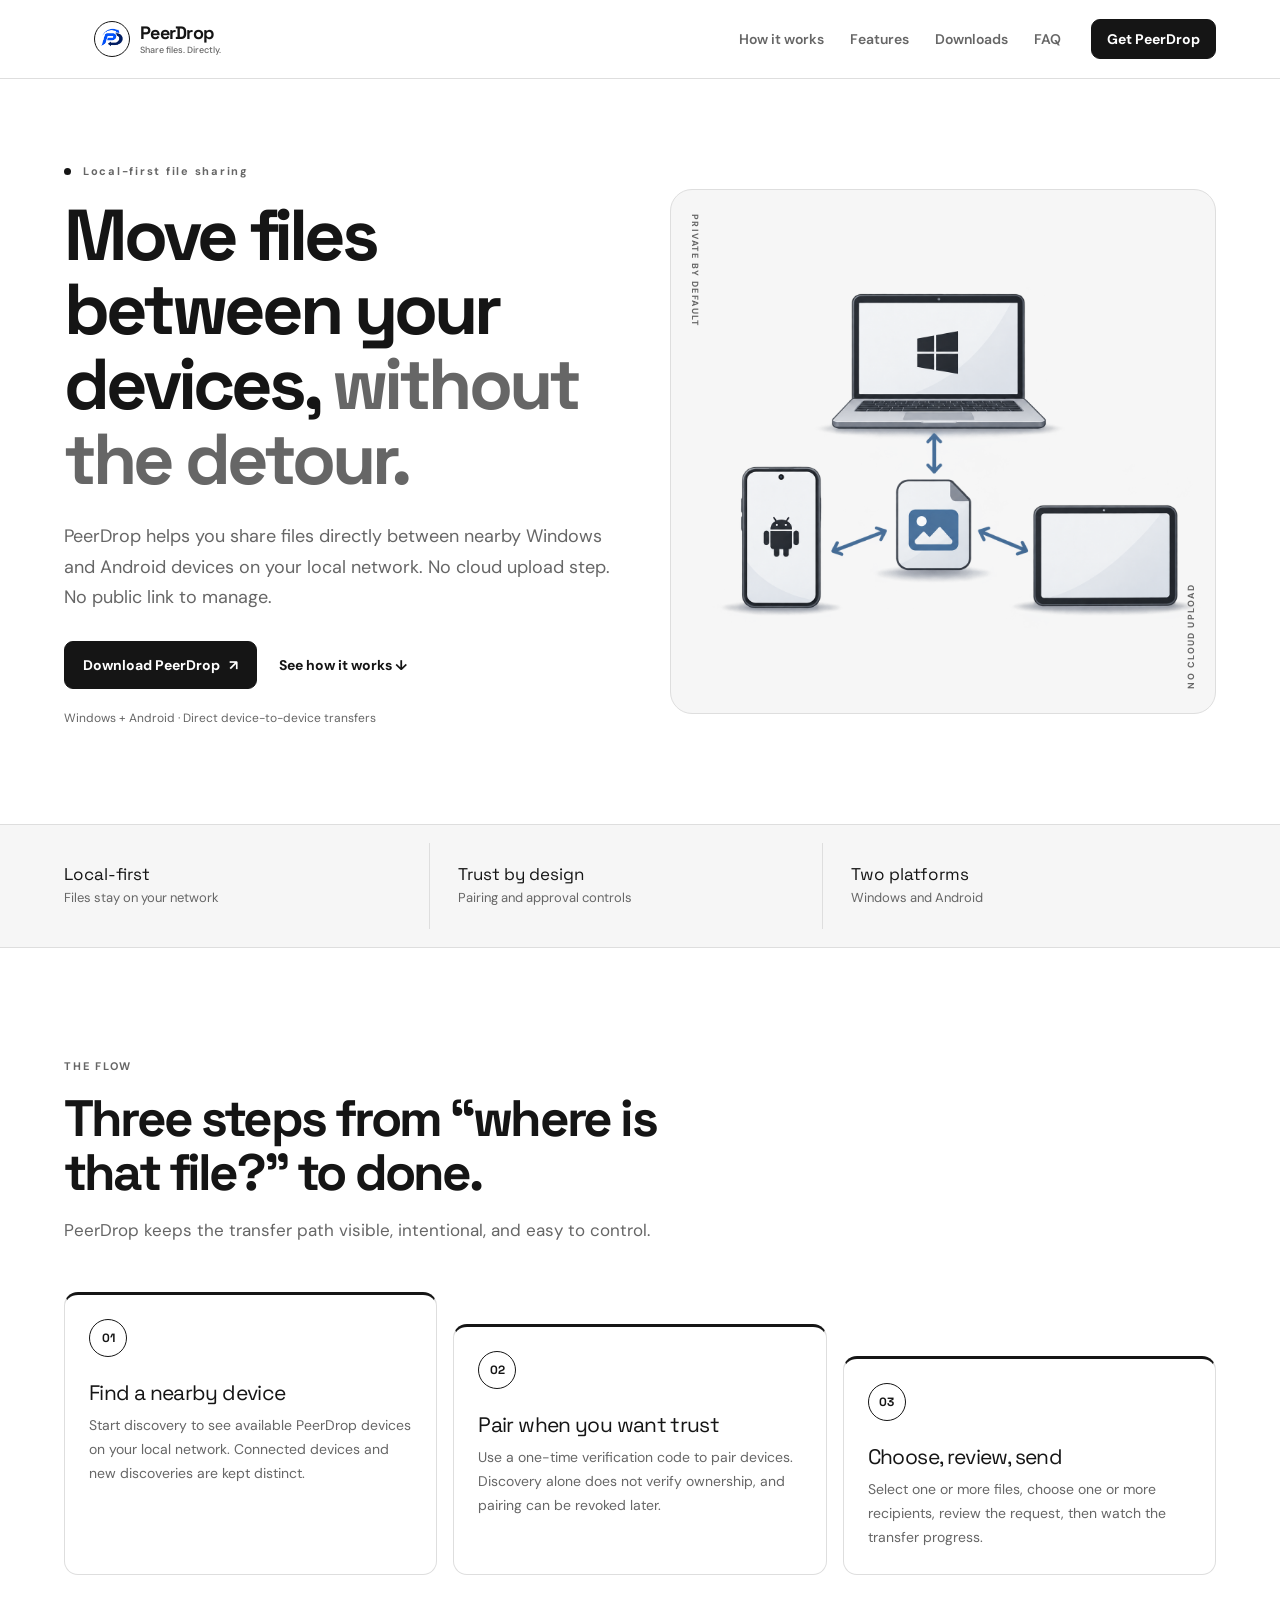
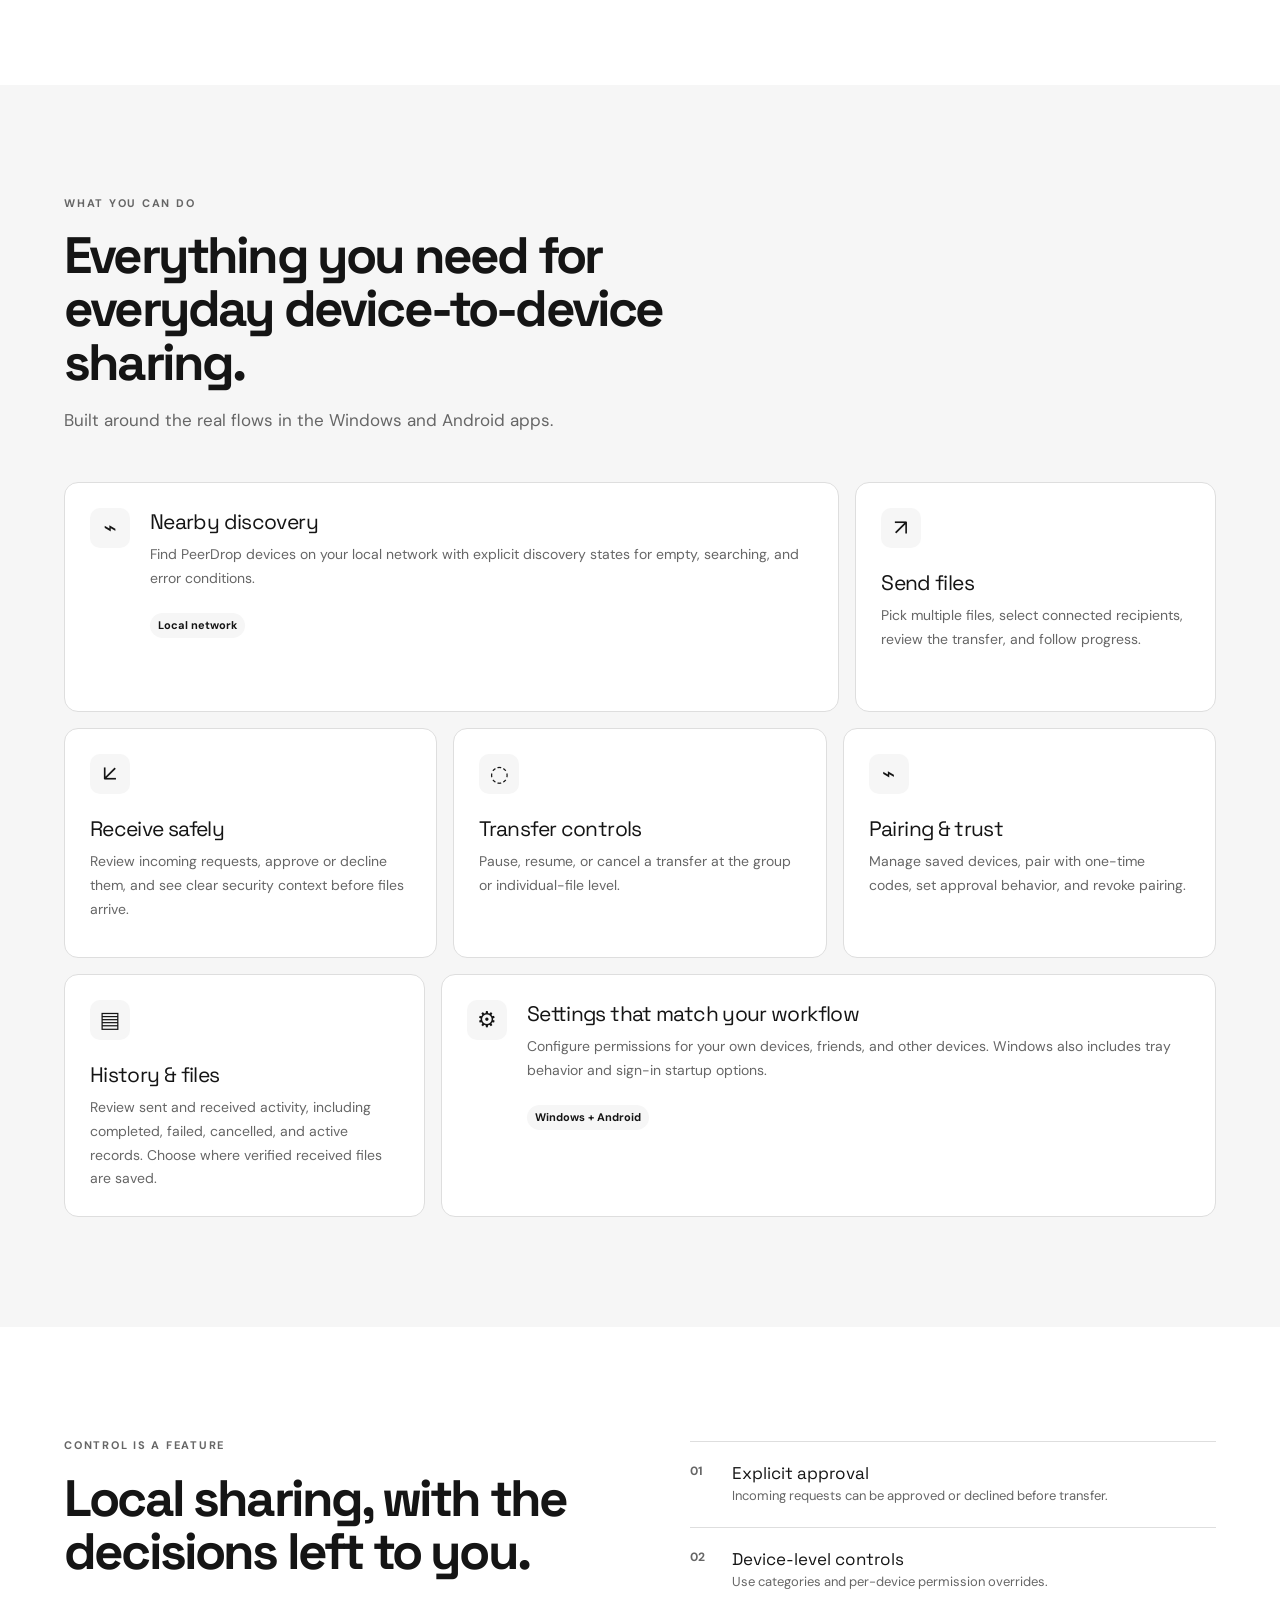
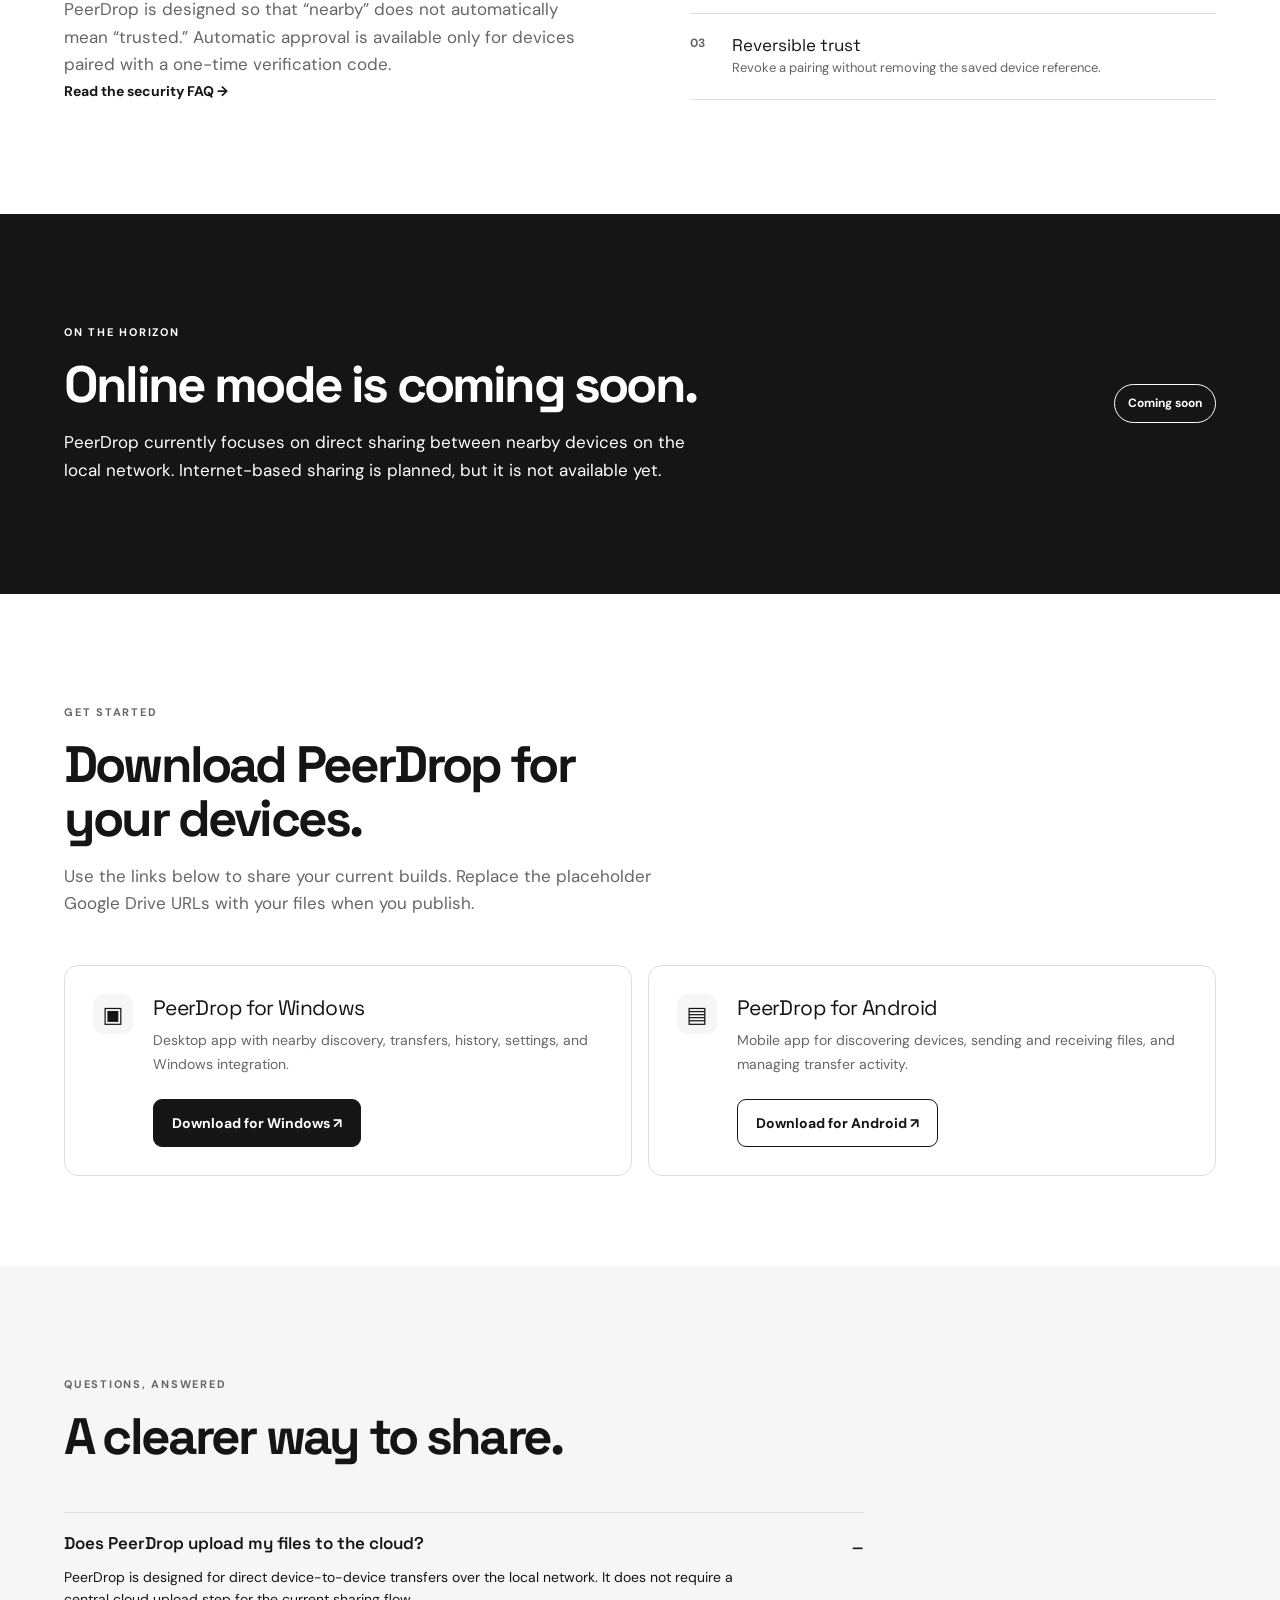
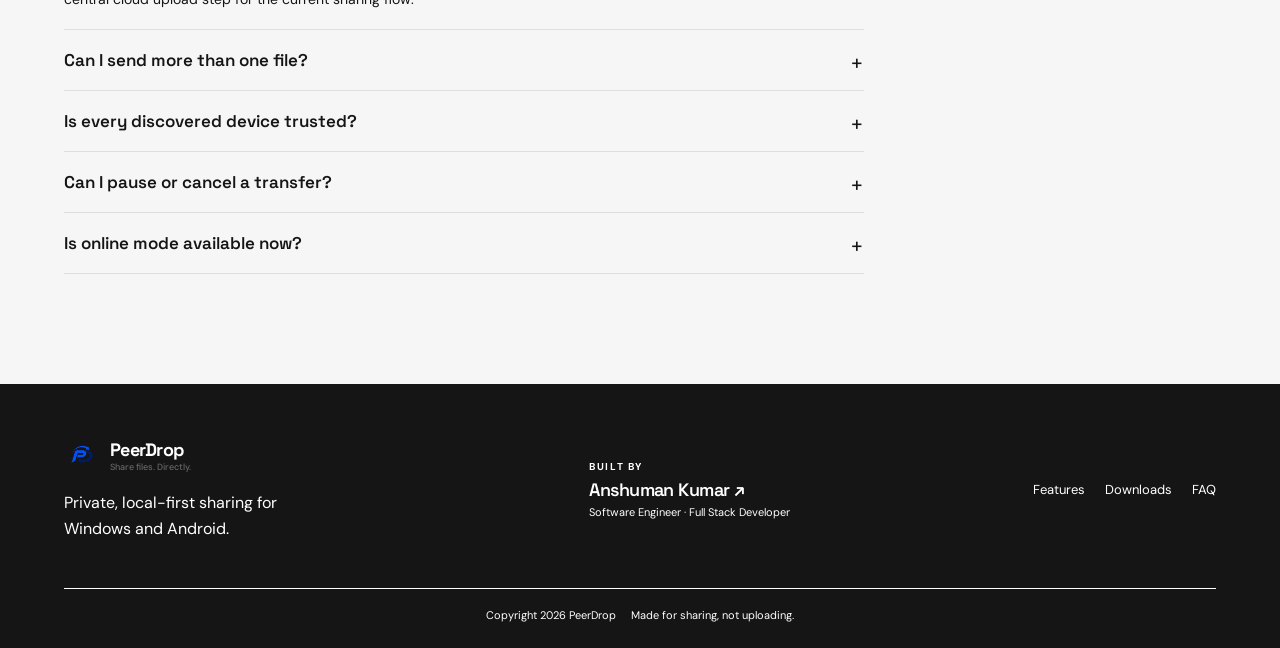
==== index.html @ a502e644 "first commit" ====
<!doctype html>
<html lang="en">

<head>
  <meta charset="UTF-8" />
  <meta name="viewport" content="width=device-width, initial-scale=1" />
  <meta name="theme-color" content="#1d4ed8" />
  <meta name="description"
    content="PeerDrop is a private, local-first file sharing app for Windows and Android. Discover nearby devices, pair with trust, and move files directly without a cloud upload." />
  <meta name="keywords"
    content="PeerDrop, local file sharing, Windows file transfer, Android file transfer, nearby file sharing, peer to peer file sharing" />
  <meta name="author" content="PeerDrop" />
  <meta property="og:type" content="website" />
  <meta property="og:title" content="PeerDrop — Share files. Directly." />
  <meta property="og:description" content="Private, direct file sharing between nearby Windows and Android devices." />
  <meta property="og:image" content="assets/logo.png" />
  <meta name="twitter:card" content="summary" />
  <meta name="twitter:title" content="PeerDrop — Share files. Directly." />
  <meta name="twitter:description" content="Private, direct file sharing between nearby Windows and Android devices." />
  <link rel="canonical" href="https://peerdrop.app/" />
  <link rel="icon" href="assets//favicon.ico" />
  <link rel="stylesheet" href="styles.css" />
  <title>PeerDrop — Private local file sharing for Windows and Android</title>
  <script type="application/ld+json">
      {"@context":"https://schema.org","@type":"SoftwareApplication","name":"PeerDrop","applicationCategory":"UtilitiesApplication","operatingSystem":"Windows, Android","description":"Private, local-first file sharing between nearby devices.","url":"https://peerdrop.app/","offers":{"@type":"Offer","price":"0","priceCurrency":"USD"}}
    </script>
</head>

<body>
  <header class="site-header">
    <div class="container nav-wrap">
      <a class="brand" href="#top" aria-label="PeerDrop home">
        <a class="brand" href="#top"><img src="assets/logo.png" alt="" /><span>PeerDrop<small>Share files.
              Directly.</small></span></a>
        <button class="menu-toggle" aria-expanded="false" aria-controls="site-nav">Menu</button>
        <nav id="site-nav" class="site-nav" aria-label="Primary navigation"><a href="#how-it-works">How it works</a><a
            href="#features">Features</a><a href="#downloads">Downloads</a><a href="#faq">FAQ</a></nav>
        <a class="button button-small button-primary nav-cta" href="#downloads">Get PeerDrop</a>
    </div>
  </header>

  <main id="top">
    <section class="hero container">
      <div class="hero-copy">
        <p class="eyebrow"><span class="status-dot"></span> Local-first file sharing</p>
        <h1>Move files between your devices, <em>without the detour.</em></h1>
        <p class="hero-lede">PeerDrop helps you share files directly between nearby Windows and Android devices on your
          local network. No cloud upload step. No public link to manage.</p>
        <div class="hero-actions"><a class="button button-primary" href="#downloads">Download PeerDrop
            <span>↗</span></a><a class="text-link" href="#how-it-works">See how it works <span>↓</span></a></div>
        <p class="microcopy">Windows + Android · Direct device-to-device transfers</p>
      </div>
      <div class="hero-visual" aria-label="Illustration of a direct PeerDrop transfer between Android and Windows">
        <div class="hero-poster-grid"></div>
        <img class="hero-device-art" src="assets/hero-devices.png" alt="Windows laptop and Android devices sharing a file through PeerDrop" />
        <div class="hero-transfer-card">
          <div class="hero-transfer-head"><span><i></i> LIVE TRANSFER</span><b>PEERDROP</b></div>
          <div class="hero-route">
            <div class="hero-node"><span class="node-mark">▦</span><strong>Android</strong><small>Nearby</small></div>
            <div class="hero-route-center">
              <div class="file-pill"><span>▤</span><span><b>photos.zip</b><small>12.4 MB</small></span></div>
              <div class="route-line"><i></i><i></i><i></i></div><em>DIRECT</em>
            </div>
            <div class="hero-node hero-node-dark"><span
                class="node-mark">P</span><strong>Windows</strong><small>Trusted</small></div>
          </div>
          <div class="hero-progress"><span><b>Transferring</b><small>Secure local
                connection</small></span><strong>68%</strong>
            <div><i></i></div>
          </div>
        </div>
        <span class="poster-label poster-label-one">PRIVATE BY DEFAULT</span><span
          class="poster-label poster-label-two">NO CLOUD UPLOAD</span>
      </div>
    </section>

    <section class="proof-strip">
      <div class="container proof-grid">
        <div><strong>Local-first</strong><span>Files stay on your network</span></div>
        <div><strong>Trust by design</strong><span>Pairing and approval controls</span></div>
        <div><strong>Two platforms</strong><span>Windows and Android</span></div>
      </div>
    </section>

    <section id="how-it-works" class="section container">
      <div class="section-intro">
        <p class="eyebrow">THE FLOW</p>
        <h2>Three steps from “where is that file?” to done.</h2>
        <p>PeerDrop keeps the transfer path visible, intentional, and easy to control.</p>
      </div>
      <div class="steps">
        <article><span class="step-number">01</span>
          <h3>Find a nearby device</h3>
          <p>Start discovery to see available PeerDrop devices on your local network. Connected devices and new
            discoveries are kept distinct.</p>
        </article>
        <article><span class="step-number">02</span>
          <h3>Pair when you want trust</h3>
          <p>Use a one-time verification code to pair devices. Discovery alone does not verify ownership, and pairing
            can be revoked later.</p>
        </article>
        <article><span class="step-number">03</span>
          <h3>Choose, review, send</h3>
          <p>Select one or more files, choose one or more recipients, review the request, then watch the transfer
            progress.</p>
        </article>
      </div>
    </section>

    <section id="features" class="section section-tint">
      <div class="container">
        <div class="section-intro">
          <p class="eyebrow">WHAT YOU CAN DO</p>
          <h2>Everything you need for everyday device-to-device sharing.</h2>
          <p>Built around the real flows in the Windows and Android apps.</p>
        </div>
        <div class="feature-grid">
          <article class="feature-card feature-wide"><span class="feature-icon blue">⌁</span>
            <div>
              <h3>Nearby discovery</h3>
              <p>Find PeerDrop devices on your local network with explicit discovery states for empty, searching, and
                error conditions.</p><span class="feature-tag">Local network</span>
            </div>
          </article>
          <article class="feature-card"><span class="feature-icon">↗</span>
            <h3>Send files</h3>
            <p>Pick multiple files, select connected recipients, review the transfer, and follow progress.</p>
          </article>
          <article class="feature-card"><span class="feature-icon">↙</span>
            <h3>Receive safely</h3>
            <p>Review incoming requests, approve or decline them, and see clear security context before files arrive.
            </p>
          </article>
          <article class="feature-card"><span class="feature-icon">◌</span>
            <h3>Transfer controls</h3>
            <p>Pause, resume, or cancel a transfer at the group or individual-file level.</p>
          </article>
          <article class="feature-card"><span class="feature-icon">⌁</span>
            <h3>Pairing & trust</h3>
            <p>Manage saved devices, pair with one-time codes, set approval behavior, and revoke pairing.</p>
          </article>
          <article class="feature-card"><span class="feature-icon">▤</span>
            <h3>History & files</h3>
            <p>Review sent and received activity, including completed, failed, cancelled, and active records. Choose
              where verified received files are saved.</p>
          </article>
          <article class="feature-card feature-wide"><span class="feature-icon">⚙</span>
            <div>
              <h3>Settings that match your workflow</h3>
              <p>Configure permissions for your own devices, friends, and other devices. Windows also includes tray
                behavior and sign-in startup options.</p><span class="feature-tag">Windows + Android</span>
            </div>
          </article>
        </div>
      </div>
    </section>

    <section class="section security-section container">
      <div class="security-copy">
        <p class="eyebrow">CONTROL IS A FEATURE</p>
        <h2>Local sharing, with the decisions left to you.</h2>
        <p>PeerDrop is designed so that “nearby” does not automatically mean “trusted.” Automatic approval is available
          only for devices paired with a one-time verification code.</p><a class="text-link" href="#faq">Read the
          security FAQ <span>→</span></a>
      </div>
      <div class="security-list">
        <div><span>01</span><strong>Explicit approval</strong>
          <p>Incoming requests can be approved or declined before transfer.</p>
        </div>
        <div><span>02</span><strong>Device-level controls</strong>
          <p>Use categories and per-device permission overrides.</p>
        </div>
        <div><span>03</span><strong>Reversible trust</strong>
          <p>Revoke a pairing without removing the saved device reference.</p>
        </div>
      </div>
    </section>

    <section class="section coming-soon">
      <div class="container coming-inner">
        <div>
          <p class="eyebrow">ON THE HORIZON</p>
          <h2>Online mode is coming soon.</h2>
          <p>PeerDrop currently focuses on direct sharing between nearby devices on the local network. Internet-based
            sharing is planned, but it is not available yet.</p>
        </div><span class="coming-badge">Coming soon</span>
      </div>
    </section>

    <section id="downloads" class="section downloads-section container">
      <div class="section-intro">
        <p class="eyebrow">GET STARTED</p>
        <h2>Download PeerDrop for your devices.</h2>
        <p>Use the links below to share your current builds. Replace the placeholder Google Drive URLs with your files
          when you publish.</p>
      </div>
      <div class="download-grid">
        <article class="download-card"><span class="download-mark">▣</span>
          <div>
            <h3>PeerDrop for Windows</h3>
            <p>Desktop app with nearby discovery, transfers, history, settings, and Windows integration.</p><a
              class="button button-primary" href="https://drive.google.com/" target="_blank" rel="noopener">Download for
              Windows ↗</a>
          </div>
        </article>
        <article class="download-card"><span class="download-mark">▤</span>
          <div>
            <h3>PeerDrop for Android</h3>
            <p>Mobile app for discovering devices, sending and receiving files, and managing transfer activity.</p><a
              class="button button-secondary" href="https://drive.google.com/" target="_blank" rel="noopener">Download
              for Android ↗</a>
          </div>
        </article>
      </div>
    </section>

    <section id="faq" class="section faq-section">
      <div class="container">
        <div class="section-intro">
          <p class="eyebrow">QUESTIONS, ANSWERED</p>
          <h2>A clearer way to share.</h2>
        </div>
        <div class="faq-list">
          <details open>
            <summary>Does PeerDrop upload my files to the cloud?</summary>
            <p>PeerDrop is designed for direct device-to-device transfers over the local network. It does not require a
              central cloud upload step for the current sharing flow.</p>
          </details>
          <details>
            <summary>Can I send more than one file?</summary>
            <p>Yes. The send flow supports multiple files and multiple recipients, followed by a review step before the
              transfer begins.</p>
          </details>
          <details>
            <summary>Is every discovered device trusted?</summary>
            <p>No. Nearby discovery only makes a device visible. Trust comes from pairing and the approval controls you
              configure.</p>
          </details>
          <details>
            <summary>Can I pause or cancel a transfer?</summary>
            <p>Yes. Active transfers support pause, resume, and cancel controls at both transfer and file level where
              applicable.</p>
          </details>
          <details>
            <summary>Is online mode available now?</summary>
            <p>Not yet. Online mode is coming soon. The current product is focused on nearby local-network sharing.</p>
          </details>
        </div>
      </div>
    </section>
  </main>
  <footer class="site-footer">
    <div class="container footer-wrap">
      <div class="footer-brand-block">
        <a class="brand" href="#top">
          <img src="assets/logo.png" alt="" />
          <span>PeerDrop<small>Share files. Directly.</small></span></a>
        <p>Private, local-first sharing for Windows and Android.</p>
      </div>
      <div class="developer-credit"><span class="footer-kicker">BUILT BY</span><a
          href="https://anshumankumar.vercel.app/" target="_blank" rel="noopener noreferrer">Anshuman Kumar
          <span>↗</span></a><small>Software Engineer · Full Stack Developer</small></div>
      <nav class="footer-links" aria-label="Footer navigation"><a href="#features">Features</a><a
          href="#downloads">Downloads</a><a href="#faq">FAQ</a></nav>
      <div class="footer-bottom"><small class="copyright">Copyright 2026 PeerDrop</small><span class="footer-note">Made
          for sharing, not uploading.</span></div>
    </div>
  </footer>
  <script src="script.js"></script>
</body>

</html>
---- styles.css ----
@import url('https://fonts.googleapis.com/css2?family=DM+Sans:wght@400;500;600;700&family=Space+Grotesk:wght@500;600;700&display=swap');

:root {
    --page: #ffffff;
    --surface: #ffffff;
    --soft: #f6f6f6;
    --ink: #151515;
    --muted: #666666;
    --line: #dedede;
    --radius: 14px;
    --content: 1160px;
}

* {
    box-sizing: border-box;
}

html {
    scroll-behavior: smooth;
}

body {
    margin: 0;
    background: var(--page);
    color: var(--ink);
    font: 16px/1.6 'DM Sans', system-ui, sans-serif;
}

a {
    color: inherit;
    text-decoration: none;
}

img {
    max-width: 100%;
}

.container {
    width: 90%;
    margin-inline: auto;
}

.site-header {
    position: sticky;
    top: 0;
    z-index: 10;
    border-bottom: 1px solid var(--line);
    background: var(--page);
}

.nav-wrap {
    min-height: 78px;
    display: flex;
    align-items: center;
    gap: 30px;
}

.brand {
    display: flex;
    align-items: center;
    gap: 10px;
    font: 700 18px/1 'Space Grotesk', sans-serif;
    letter-spacing: -.04em;
}

.brand img {
    width: 36px;
    height: 36px;
    border: 1px solid var(--ink);
    border-radius: 50%;
}

.brand small {
    display: block;
    margin-top: 4px;
    color: var(--muted);
    font: 500 9px/1 'DM Sans', sans-serif;
    letter-spacing: 0;
}

.site-nav {
    display: flex;
    gap: 26px;
    margin-left: auto;
    color: var(--muted);
    font-size: 14px;
    font-weight: 600;
}

.site-nav a:hover, .text-link:hover {
    color: var(--ink);
}

.menu-toggle {
    display: none;
    border: 1px solid var(--line);
    border-radius: 8px;
    padding: 7px 10px;
    background: var(--surface);
    color: var(--ink);
    font: inherit;
    font-weight: 600;
}

.button {
    display: inline-flex;
    min-height: 48px;
    align-items: center;
    justify-content: center;
    gap: 9px;
    padding: 0 18px;
    border: 1px solid var(--ink);
    border-radius: 9px;
    font-size: 14px;
    font-weight: 700;
    transition: transform .2s, background .2s, color .2s;
}

.button:hover {
    transform: translateY(-2px);
}

.button-primary {
    background: var(--ink);
    color: var(--surface);
}

.button-primary:hover {
    background: var(--muted);
}

.button-secondary {
    background: var(--surface);
    color: var(--ink);
}

.button-secondary:hover {
    background: var(--soft);
}

.button-small {
    min-height: 40px;
    padding-inline: 15px;
}

.hero {
    display: grid;
    grid-template-columns: 1fr 1fr;
    align-items: center;
    gap: 60px;
    min-height: 650px;
    padding-block: 84px;
}

.eyebrow {
    margin: 0 0 17px;
    color: var(--muted);
    font-size: 11px;
    font-weight: 700;
    letter-spacing: .16em;
}

.status-dot {
    display: inline-block;
    width: 7px;
    height: 7px;
    margin-right: 7px;
    border-radius: 50%;
    background: var(--ink);
}

h1, h2 {
    margin: 0;
    font-family: 'Space Grotesk', sans-serif;
    letter-spacing: -.055em;
    line-height: 1.04;
}

.hero h1 {
    max-width: 670px;
    font-size: clamp(44px, 6vw, 72px);
}

.hero h1 em {
    font-style: normal;
    color: var(--muted);
}

.hero-lede {
    max-width: 590px;
    margin: 24px 0 28px;
    color: var(--muted);
    font-size: 18px;
    line-height: 1.7;
}

.hero-actions {
    display: flex;
    align-items: center;
    gap: 22px;
}

.text-link {
    color: var(--ink);
    font-size: 14px;
    font-weight: 700;
}

.microcopy {
    margin-top: 20px;
    color: var(--muted);
    font-size: 12px;
}

.hero-visual {
    position: relative;
    display: grid;
    height: 525px;
    place-items: center;
    overflow: hidden;
    border: 1px solid var(--line);
    border-radius: 22px;
    background: var(--soft);
}

.hero-poster-grid {
    display: none;
}

.hero-device-art {
    position: relative;
    z-index: 1;
    display: block;
    width: 100%;
    height: auto;
    max-height: calc(100% - 8px);
    max-width: 100%;
    object-fit: contain;
    object-position: center;
    padding: 0;
}

.hero-transfer-card {
    display: none;
}

.hero-transfer-head {
    display: flex;
    align-items: center;
    justify-content: space-between;
    padding-bottom: 16px;
    border-bottom: 1px solid var(--line);
    font-size: 9px;
    letter-spacing: .12em;
}

.hero-transfer-head span {
    display: flex;
    align-items: center;
    gap: 7px;
}

.hero-transfer-head i {
    width: 7px;
    height: 7px;
    border-radius: 50%;
    background: var(--ink);
}

.hero-transfer-head b {
    font: 700 11px 'Space Grotesk', sans-serif;
    letter-spacing: .04em;
}

.hero-route {
    display: grid;
    grid-template-columns: 78px 1fr 78px;
    align-items: center;
    gap: 12px;
    padding: 25px 0;
}

.hero-node {
    text-align: center;
}

.node-mark {
    display: grid;
    width: 48px;
    height: 48px;
    place-items: center;
    margin: 0 auto 8px;
    border-radius: 13px;
    background: var(--soft);
    color: var(--ink);
    font-weight: 700;
    font-size: 18px;
}

.hero-node strong, .hero-node small {
    display: block;
}

.hero-node strong {
    font: 600 12px 'Space Grotesk', sans-serif;
}

.hero-node small {
    margin-top: 2px;
    color: var(--muted);
    font-size: 10px;
}

.hero-route-center {
    text-align: center;
}

.file-pill {
    display: inline-flex;
    align-items: center;
    gap: 8px;
    padding: 8px 10px;
    border: 1px solid var(--line);
    border-radius: 9px;
    text-align: left;
}

.file-pill>span:first-child {
    display: grid;
    width: 25px;
    height: 25px;
    place-items: center;
    border-radius: 6px;
    background: var(--soft);
    font-size: 13px;
}

.file-pill b, .file-pill small {
    display: block;
}

.file-pill b {
    font-size: 10px;
}

.file-pill small {
    color: var(--muted);
    font-size: 9px;
}

.route-line {
    display: flex;
    justify-content: center;
    gap: 4px;
    margin: 15px 0 6px;
}

.route-line i {
    width: 14px;
    height: 2px;
    background: var(--line);
}

.route-line i:last-child {
    background: var(--ink);
}

.hero-route-center em {
    color: var(--muted);
    font: 700 8px 'DM Sans', sans-serif;
    font-style: normal;
    letter-spacing: .16em;
}

.hero-progress {
    display: grid;
    grid-template-columns: 1fr auto;
    gap: 10px;
    padding-top: 16px;
    border-top: 1px solid var(--line);
}

.hero-progress b, .hero-progress small {
    display: block;
}

.hero-progress b {
    font-size: 11px;
}

.hero-progress small {
    color: var(--muted);
    font-size: 9px;
}

.hero-progress>strong {
    font: 700 13px 'Space Grotesk', sans-serif;
}

.hero-progress>div {
    grid-column: 1 / -1;
    height: 5px;
    overflow: hidden;
    border-radius: 99px;
    background: var(--line);
}

.hero-progress>div i {
    display: block;
    width: 68%;
    height: 100%;
    border-radius: inherit;
    background: var(--ink);
}

.poster-label {
    position: absolute;
    color: var(--muted);
    font: 700 9px 'DM Sans', sans-serif;
    letter-spacing: .16em;
    writing-mode: vertical-rl;
}

.poster-label-one {
    top: 24px;
    left: 18px;
}

.poster-label-two {
    right: 18px;
    bottom: 24px;
    transform: rotate(180deg);
}

.proof-strip {
    border-block: 1px solid var(--line);
    background: var(--soft);
}

.proof-grid {
    display: flex;
    gap: 0;
    padding-block: 18px;
}

.proof-grid div {
    flex: 1;
    padding: 20px 28px;
    border-left: 1px solid var(--line);
}

.proof-grid div:first-child {
    padding-left: 0;
    border-left: 0;
}

.proof-grid strong, .proof-grid span {
    display: block;
}

.proof-grid strong {
    font: 17px 'Space Grotesk', sans-serif;
}

.proof-grid span {
    margin-top: 3px;
    color: var(--muted);
    font-size: 13px;
}

.section {
    padding-block: 110px;
}

.section-intro {
    max-width: 620px;
    margin-bottom: 48px;
}

.section-intro h2, .security-copy h2, .coming-inner h2 {
    font-size: clamp(34px, 4vw, 52px);
}

.section-intro>p:last-child, .security-copy>p:not(.eyebrow), .coming-inner p:not(.eyebrow) {
    margin: 18px 0 0;
    color: var(--muted);
    font-size: 17px;
}

.steps {
    display: flex;
    gap: 16px;
}

.steps article {
    flex: 1;
    padding: 24px;
    border: 1px solid var(--line);
    border-top: 3px solid var(--ink);
    border-radius: var(--radius);
    background: var(--surface);
}

.steps article+article {
    margin-top: 32px;
}

.steps article:nth-child(3) {
    margin-top: 64px;
}

.step-number {
    display: grid;
    width: 38px;
    height: 38px;
    place-items: center;
    border: 1px solid var(--ink);
    border-radius: 50%;
    background: var(--surface);
    color: var(--ink);
    font: 700 12px 'Space Grotesk', sans-serif;
}

.steps h3, .feature-card h3, .download-card h3 {
    margin: 22px 0 8px;
    font: 21px 'Space Grotesk', sans-serif;
    letter-spacing: -.03em;
}

.steps p, .feature-card p, .download-card p {
    margin: 0;
    color: var(--muted);
    font-size: 14px;
    line-height: 1.7;
}

.section-tint, .faq-section {
    background: var(--soft);
}

.feature-grid {
    display: flex;
    flex-wrap: wrap;
    gap: 16px;
}

.feature-card {
    flex: 1 1 30%;
    min-width: 260px;
    min-height: 230px;
    padding: 25px;
    border: 1px solid var(--line);
    border-radius: var(--radius);
    background: var(--surface);
}

.feature-card:hover {
    border-color: var(--ink);
}

.feature-wide {
    display: flex;
    flex: 1 1 calc(66.66% - 8px);
    gap: 20px;
    min-height: 194px;
}

.feature-icon, .download-mark {
    display: grid;
    width: 40px;
    height: 40px;
    flex: none;
    place-items: center;
    border-radius: 10px;
    background: var(--soft);
    color: var(--ink);
    font-size: 22px;
}

.feature-card h3 {
    margin-top: 21px;
}

.feature-wide h3 {
    margin-top: 0;
}

.feature-tag {
    display: inline-block;
    margin-top: 22px;
    padding: 4px 8px;
    border-radius: 99px;
    background: var(--soft);
    color: var(--ink);
    font-size: 11px;
    font-weight: 700;
}

.security-section {
    display: grid;
    grid-template-columns: 1fr 1fr;
    gap: 100px;
    align-items: center;
}

.security-list {
    border-top: 1px solid var(--line);
}

.security-list div {
    display: grid;
    grid-template-columns: 42px 1fr;
    padding: 20px 0;
    border-bottom: 1px solid var(--line);
}

.security-list span {
    color: var(--muted);
    font-size: 12px;
    font-weight: 700;
}

.security-list strong {
    font: 17px 'Space Grotesk', sans-serif;
}

.security-list p {
    grid-column: 2;
    margin: 2px 0 0;
    color: var(--muted);
    font-size: 13px;
}

.coming-soon {
    background: var(--ink);
    color: var(--surface);
}

.coming-inner {
    display: flex;
    align-items: center;
    justify-content: space-between;
    gap: 50px;
}

.coming-inner .eyebrow, .coming-inner p:not(.eyebrow), .coming-badge {
    color: var(--surface);
}

.coming-inner p:not(.eyebrow) {
    max-width: 650px;
}

.coming-badge {
    padding: 9px 13px;
    border: 1px solid var(--surface);
    border-radius: 99px;
    white-space: nowrap;
    font-size: 12px;
    font-weight: 700;
}

.downloads-section {
    padding-bottom: 90px;
}

.download-grid {
    display: flex;
    gap: 16px;
}

.download-card {
    display: flex;
    flex: 1;
    gap: 20px;
    padding: 28px;
    border: 1px solid var(--line);
    border-radius: var(--radius);
    background: var(--surface);
}

.download-card h3 {
    margin: 0 0 8px;
}

.download-card .button {
    margin-top: 22px;
}

.faq-list {
    max-width: 800px;
    border-top: 1px solid var(--line);
}

details {
    padding: 19px 0;
    border-bottom: 1px solid var(--line);
}

summary {
    cursor: pointer;
    list-style: none;
    font: 600 17px 'Space Grotesk', sans-serif;
}

summary::-webkit-details-marker {
    display: none;
}

summary::after {
    float: right;
    content: '+';
    color: var(--ink);
    font-size: 22px;
    font-weight: 400;
}

details[open] summary::after {
    content: '–';
}

details p {
    max-width: 680px;
    margin: 12px 0 0;
    color: var(--ink);
    font-size: 14px;
}

.site-footer {
    padding: 54px 0 24px;
    background: var(--ink);
    color: var(--surface);
}

.footer-wrap {
    display: grid;
    grid-template-columns: 1.2fr 1fr auto;
    gap: 36px;
    align-items: center;
}

.footer-brand-block p {
    max-width: 265px;
    margin: 16px 0 0;
    color: var(--surface);
}

.developer-credit {
    display: flex;
    flex-direction: column;
    gap: 3px;
}

.footer-kicker {
    color: var(--surface);
    font-size: 10px;
    font-weight: 700;
    letter-spacing: .16em;
}

.developer-credit a {
    color: var(--surface);
    font: 600 18px 'Space Grotesk', sans-serif;
    letter-spacing: -.03em;
}

.developer-credit small {
    color: var(--surface);
    font-size: 11px;
}

.footer-links {
    display: flex;
    justify-content: flex-end;
    gap: 20px;
    color: var(--surface);
    font-size: 13px;
}

.footer-links a:hover {
    color: var(--muted);
}

.footer-bottom {
    display: flex;
    grid-column: 1 / -1;
    align-items: center;
    justify-content: center;
    gap: 15px;
    margin-top: 10px;
    padding-top: 18px;
    border-top: 1px solid var(--surface);
}

.footer-bottom .copyright, .footer-note {
    color: var(--surface);
    font-size: 11px;
}

@media (max-width: 850px) {
    .site-nav {
        display: none;
        position: absolute;
        top: 72px;
        right: 5%;
        left: 5%;
        flex-direction: column;
        gap: 14px;
        padding: 16px;
        border: 1px solid var(--line);
        border-radius: 10px;
        background: var(--surface);
    }

    .site-nav.open {
        display: flex;
    }

    .menu-toggle {
        display: block;
        margin-left: auto;
    }

    .nav-cta {
        display: none;
    }

    .hero {
        grid-template-columns: 1fr;
        gap: 20px;
        padding-block: 65px;
    }

    .hero-visual {
        height: 390px;
        order: 2;
    }

    .steps {
        flex-direction: column;
        gap: 14px;
    }

    .steps article, .steps article+article, .steps article:nth-child(3) {
        margin: 0;
    }

    .steps article {
        min-height: 170px;
    }

    .proof-grid {
        flex-direction: column;
        padding-block: 8px;
    }

    .proof-grid div, .proof-grid div:first-child {
        padding: 17px 0;
        border-left: 0;
        border-bottom: 1px solid var(--line);
    }

    .proof-grid div:last-child {
        border-bottom: 0;
    }

    .feature-grid, .download-grid {
        flex-direction: column;
    }

    .feature-card, .feature-wide, .download-card {
        flex: 1 1 100%;
        width: 100%;
    }

    .security-section {
        grid-template-columns: 1fr;
        gap: 45px;
    }

    .coming-inner {
        display: block;
    }

    .coming-badge {
        display: inline-block;
        margin-top: 24px;
    }

    .footer-wrap {
        grid-template-columns: 1fr;
    }

    .footer-links {
        justify-content: flex-start;
    }

    .footer-bottom {
        grid-column: auto;
    }
}

@media (max-width: 520px) {
    .container {
        width: calc(100% - 32px);
    }

    .hero h1 {
        font-size: 43px;
    }

    .hero-lede {
        font-size: 16px;
    }

    .hero-actions {
        align-items: flex-start;
        flex-direction: column;
        gap: 16px;
    }

    .hero-visual {
        margin-inline: -24px;
    }

    .feature-wide {
        display: block;
    }

    .feature-wide .feature-icon {
        margin-bottom: 20px;
    }

    .footer-wrap {
        gap: 25px;
    }

    .footer-bottom {
        flex-direction: column;
        gap: 5px;
        text-align: center;
    }
}
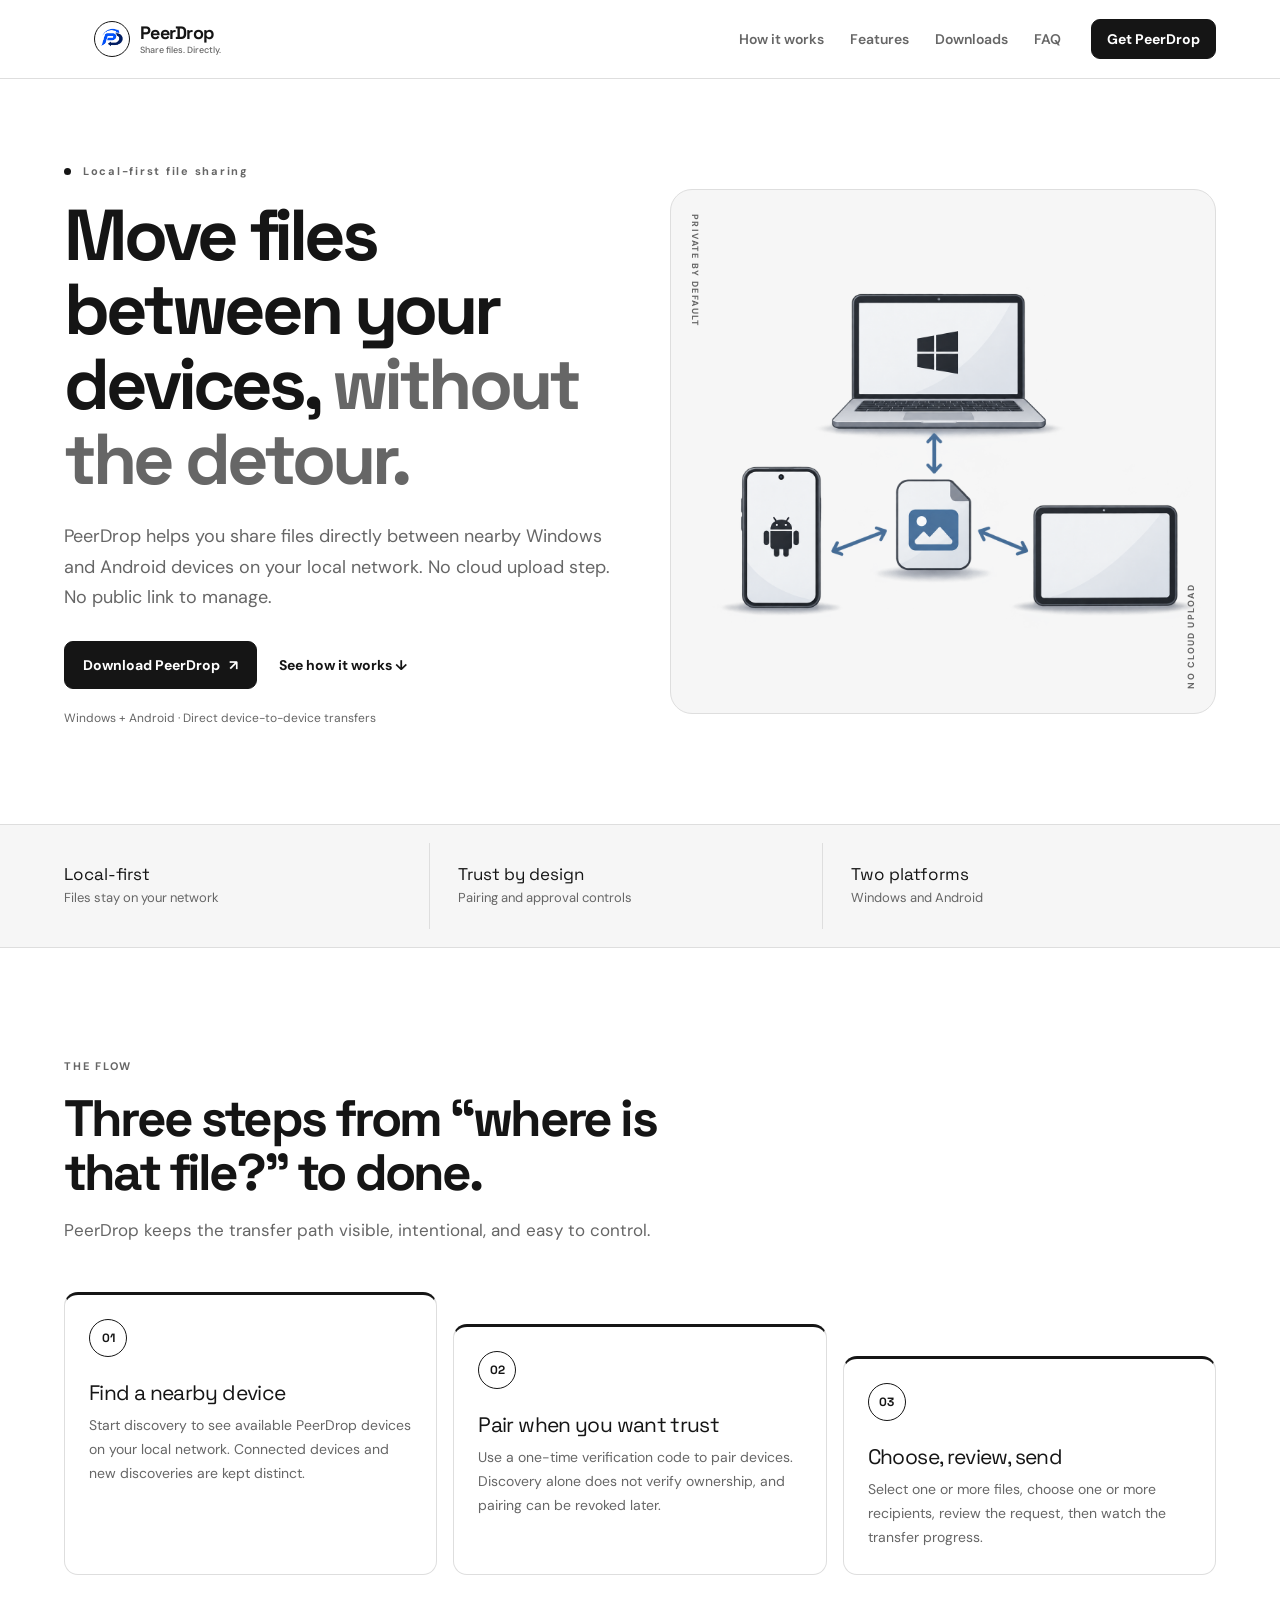
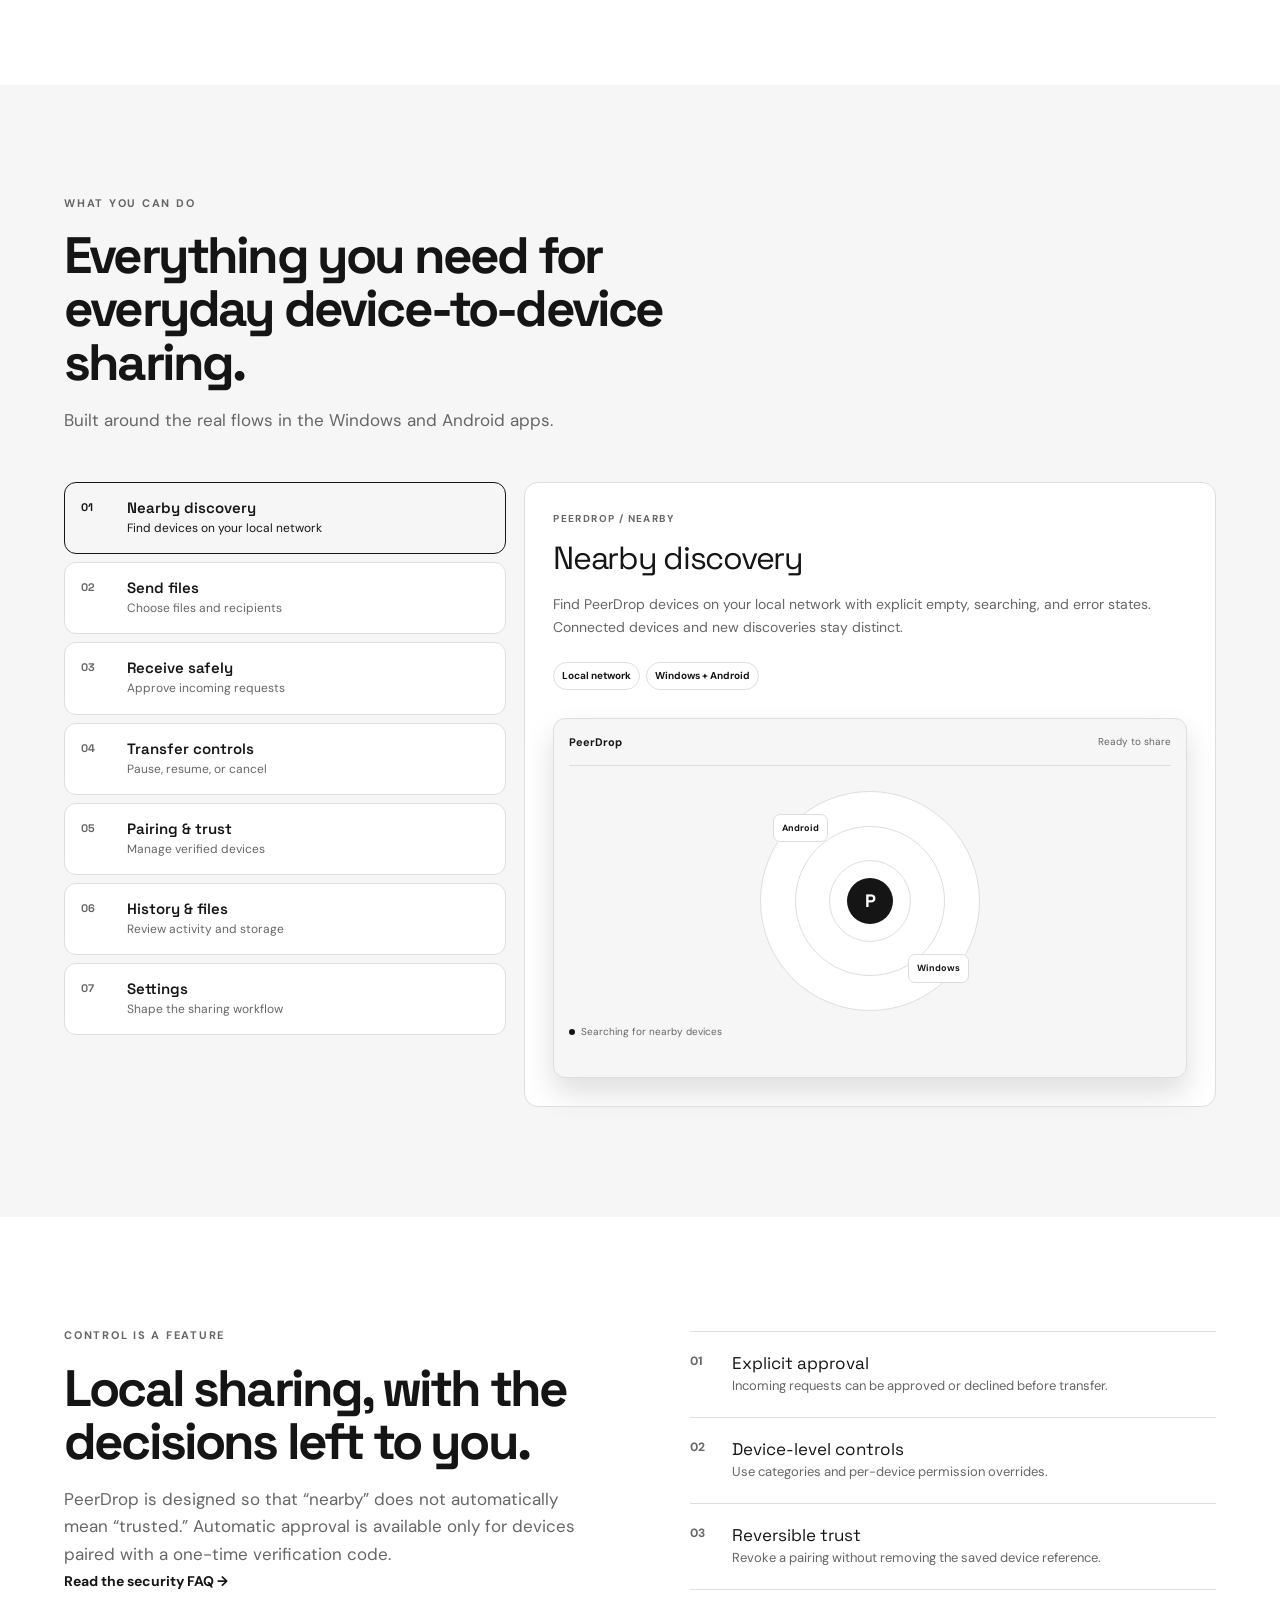
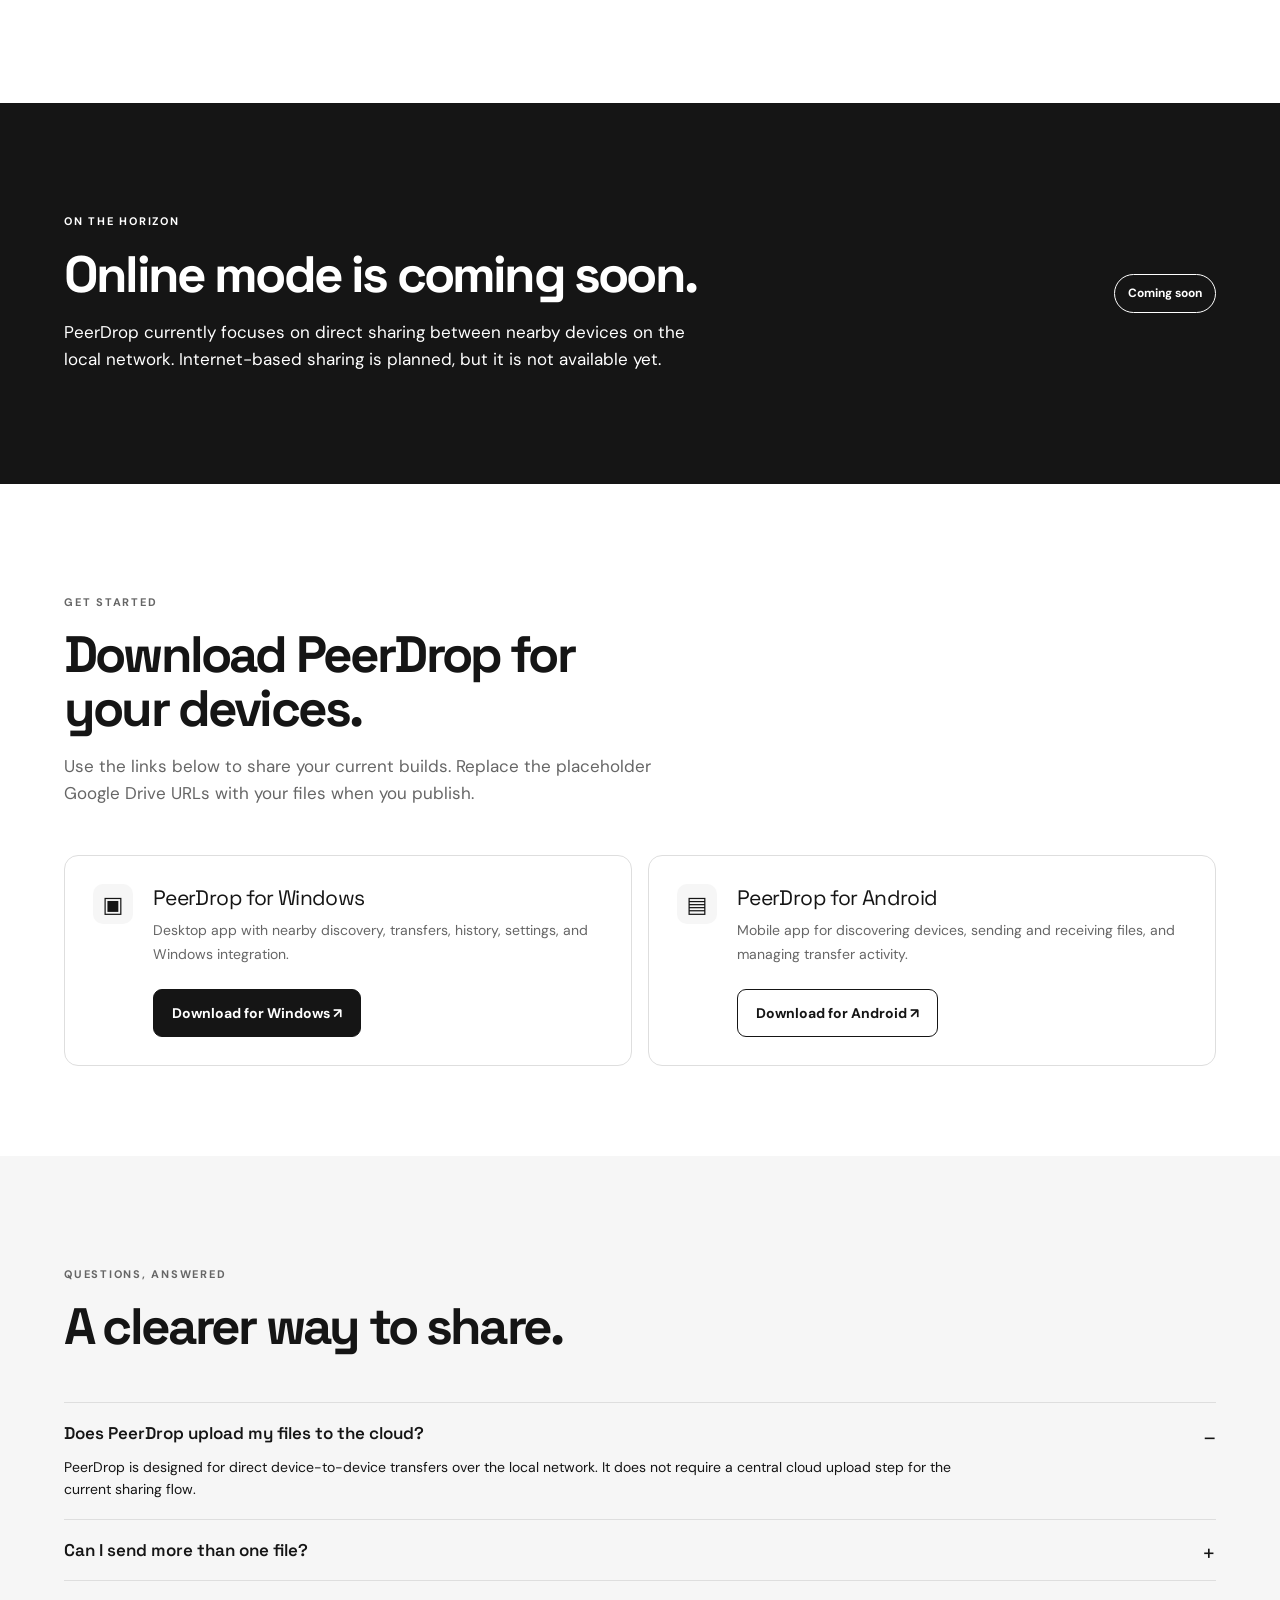
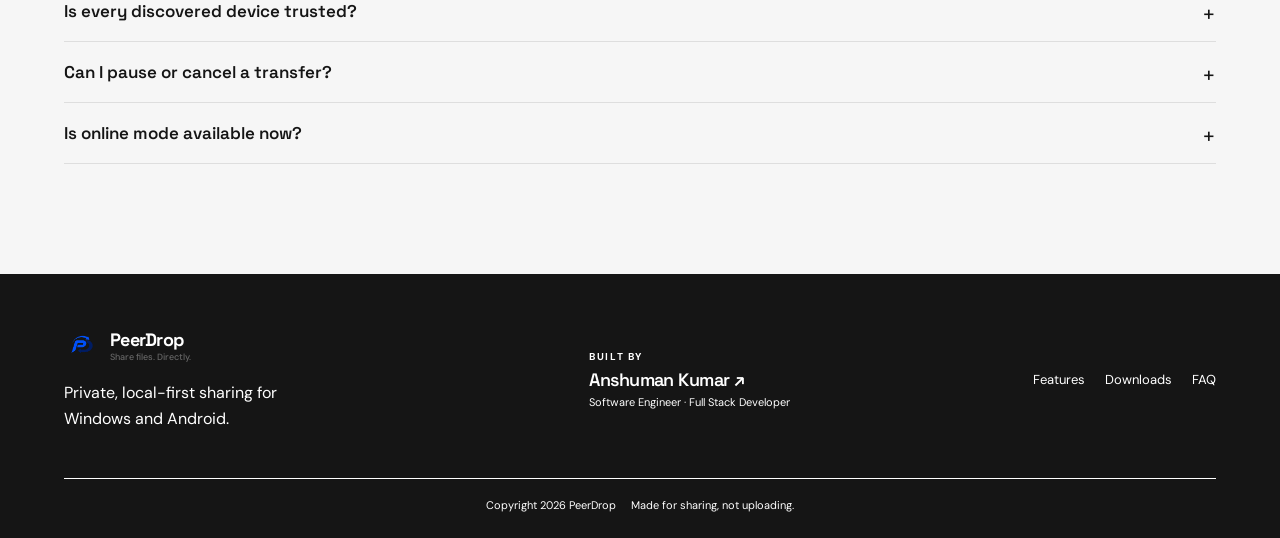
==== commit da6c46c3: "updated the layout" ====
--- a/index.html
+++ b/index.html
@@ -52,7 +52,8 @@
       </div>
       <div class="hero-visual" aria-label="Illustration of a direct PeerDrop transfer between Android and Windows">
         <div class="hero-poster-grid"></div>
-        <img class="hero-device-art" src="assets/hero-devices.png" alt="Windows laptop and Android devices sharing a file through PeerDrop" />
+        <img class="hero-device-art" src="assets/hero-devices.png"
+          alt="Windows laptop and Android devices sharing a file through PeerDrop" />
         <div class="hero-transfer-card">
           <div class="hero-transfer-head"><span><i></i> LIVE TRANSFER</span><b>PEERDROP</b></div>
           <div class="hero-route">
@@ -114,41 +115,44 @@
           <h2>Everything you need for everyday device-to-device sharing.</h2>
           <p>Built around the real flows in the Windows and Android apps.</p>
         </div>
-        <div class="feature-grid">
-          <article class="feature-card feature-wide"><span class="feature-icon blue">⌁</span>
-            <div>
+        <div class="feature-explorer" data-feature-explorer>
+          <div class="feature-menu" role="tablist" aria-label="PeerDrop features">
+            <button class="feature-tab is-active" type="button" role="tab" aria-selected="true"
+              data-feature="discovery"><span>01</span><strong>Nearby discovery</strong><small>Find devices on your local
+                network</small></button>
+            <button class="feature-tab" type="button" role="tab" aria-selected="false"
+              data-feature="send"><span>02</span><strong>Send files</strong><small>Choose files and
+                recipients</small></button>
+            <button class="feature-tab" type="button" role="tab" aria-selected="false"
+              data-feature="receive"><span>03</span><strong>Receive safely</strong><small>Approve incoming
+                requests</small></button>
+            <button class="feature-tab" type="button" role="tab" aria-selected="false"
+              data-feature="controls"><span>04</span><strong>Transfer controls</strong><small>Pause, resume, or
+                cancel</small></button>
+            <button class="feature-tab" type="button" role="tab" aria-selected="false"
+              data-feature="trust"><span>05</span><strong>Pairing &amp; trust</strong><small>Manage verified
+                devices</small></button>
+            <button class="feature-tab" type="button" role="tab" aria-selected="false"
+              data-feature="history"><span>06</span><strong>History &amp; files</strong><small>Review activity and
+                storage</small></button>
+            <button class="feature-tab" type="button" role="tab" aria-selected="false"
+              data-feature="settings"><span>07</span><strong>Settings</strong><small>Shape the sharing
+                workflow</small></button>
+          </div>
+          <article class="feature-detail" role="tabpanel" data-feature-detail>
+            <div class="feature-detail-copy">
+              <p class="feature-detail-kicker">PEERDROP / NEARBY</p>
               <h3>Nearby discovery</h3>
-              <p>Find PeerDrop devices on your local network with explicit discovery states for empty, searching, and
-                error conditions.</p><span class="feature-tag">Local network</span>
+              <p>Find PeerDrop devices on your local network with explicit empty, searching, and error states. Connected
+                devices and new discoveries stay distinct.</p>
+              <div class="feature-detail-tags"><span>Local network</span><span>Windows + Android</span></div>
             </div>
-          </article>
-          <article class="feature-card"><span class="feature-icon">↗</span>
-            <h3>Send files</h3>
-            <p>Pick multiple files, select connected recipients, review the transfer, and follow progress.</p>
-          </article>
-          <article class="feature-card"><span class="feature-icon">↙</span>
-            <h3>Receive safely</h3>
-            <p>Review incoming requests, approve or decline them, and see clear security context before files arrive.
-            </p>
-          </article>
-          <article class="feature-card"><span class="feature-icon">◌</span>
-            <h3>Transfer controls</h3>
-            <p>Pause, resume, or cancel a transfer at the group or individual-file level.</p>
-          </article>
-          <article class="feature-card"><span class="feature-icon">⌁</span>
-            <h3>Pairing & trust</h3>
-            <p>Manage saved devices, pair with one-time codes, set approval behavior, and revoke pairing.</p>
-          </article>
-          <article class="feature-card"><span class="feature-icon">▤</span>
-            <h3>History & files</h3>
-            <p>Review sent and received activity, including completed, failed, cancelled, and active records. Choose
-              where verified received files are saved.</p>
-          </article>
-          <article class="feature-card feature-wide"><span class="feature-icon">⚙</span>
-            <div>
-              <h3>Settings that match your workflow</h3>
-              <p>Configure permissions for your own devices, friends, and other devices. Windows also includes tray
-                behavior and sign-in startup options.</p><span class="feature-tag">Windows + Android</span>
+            <div class="app-screen app-screen-discovery">
+              <div class="app-screen-top"><b>PeerDrop</b><span>Ready to share</span></div>
+              <div class="radar"><i></i><i></i><strong>P</strong><span
+                  class="radar-device radar-device-one">Android</span><span
+                  class="radar-device radar-device-two">Windows</span></div>
+              <div class="screen-status"><span></span> Searching for nearby devices</div>
             </div>
           </article>
         </div>
--- a/styles.css
+++ b/styles.css
@@ -9,6 +9,273 @@
     --line: #dedede;
     --radius: 14px;
     --content: 1160px;
+}
+
+.feature-explorer {
+    display: grid;
+    grid-template-columns: minmax(260px, .78fr) minmax(0, 1.22fr);
+    gap: 18px;
+    align-items: stretch
+}
+
+.feature-menu {
+    display: flex;
+    flex-direction: column;
+    gap: 8px
+}
+
+.feature-tab {
+    display: grid;
+    grid-template-columns: 34px 1fr;
+    grid-template-rows: auto auto;
+    column-gap: 12px;
+    width: 100%;
+    padding: 15px 16px;
+    border: 1px solid var(--line);
+    border-radius: 12px;
+    background: var(--surface);
+    color: var(--muted);
+    text-align: left;
+    font: inherit;
+    cursor: pointer;
+    transition: border-color .2s, background .2s, color .2s
+}
+
+.feature-tab>span {
+    grid-row: 1 / span 2;
+    color: var(--muted);
+    font: 700 11px 'Space Grotesk', sans-serif;
+    padding-top: 2px
+}
+
+.feature-tab strong {
+    color: var(--ink);
+    font: 600 15px 'Space Grotesk', sans-serif
+}
+
+.feature-tab small {
+    margin-top: 2px;
+    color: var(--muted);
+    font-size: 12px
+}
+
+.feature-tab:hover, .feature-tab.is-active {
+    border-color: var(--ink);
+    background: var(--soft)
+}
+
+.feature-tab.is-active>span, .feature-tab.is-active small {
+    color: var(--ink)
+}
+
+.feature-detail {
+    display: grid;
+    grid-template-columns: minmax(190px, .82fr) minmax(260px, 1.18fr);
+    gap: 24px;
+    align-items: center;
+    min-height: 430px;
+    padding: 28px;
+    border: 1px solid var(--line);
+    border-radius: var(--radius);
+    background: var(--surface)
+}
+
+.feature-detail-copy {
+    align-self: start
+}
+
+.feature-detail-kicker {
+    margin: 0 0 14px;
+    color: var(--muted);
+    font-size: 10px;
+    font-weight: 700;
+    letter-spacing: .14em
+}
+
+.feature-detail h3 {
+    margin: 0;
+    font: 32px/1.08 'Space Grotesk', sans-serif;
+    letter-spacing: -.04em
+}
+
+.feature-detail-copy>p:not(.feature-detail-kicker) {
+    margin: 17px 0 0;
+    color: var(--muted);
+    font-size: 14px;
+    line-height: 1.7
+}
+
+.feature-detail-tags {
+    display: flex;
+    flex-wrap: wrap;
+    gap: 6px;
+    margin-top: 22px
+}
+
+.feature-detail-tags span {
+    padding: 5px 8px;
+    border: 1px solid var(--line);
+    border-radius: 99px;
+    color: var(--ink);
+    font-size: 10px;
+    font-weight: 700
+}
+
+.app-screen {
+    min-height: 310px;
+    padding: 15px;
+    border: 1px solid var(--line);
+    border-radius: 12px;
+    background: var(--soft);
+    box-shadow: 0 15px 30px var(--line)
+}
+
+.app-screen-top {
+    display: flex;
+    justify-content: space-between;
+    padding-bottom: 13px;
+    border-bottom: 1px solid var(--line);
+    font-size: 11px
+}
+
+.app-screen-top span {
+    color: var(--muted);
+    font-size: 10px
+}
+
+.radar {
+    position: relative;
+    display: grid;
+    width: 220px;
+    height: 220px;
+    place-items: center;
+    margin: 25px auto 13px;
+    border: 1px solid var(--line);
+    border-radius: 50%;
+    background: var(--surface)
+}
+
+.radar i {
+    position: absolute;
+    border: 1px solid var(--line);
+    border-radius: 50%
+}
+
+.radar i:first-child {
+    width: 150px;
+    height: 150px
+}
+
+.radar i:nth-child(2) {
+    width: 82px;
+    height: 82px
+}
+
+.radar strong {
+    display: grid;
+    width: 46px;
+    height: 46px;
+    place-items: center;
+    border-radius: 50%;
+    background: var(--ink);
+    color: var(--surface);
+    font: 700 18px 'Space Grotesk'
+}
+
+.radar-device {
+    position: absolute;
+    padding: 6px 8px;
+    border: 1px solid var(--line);
+    border-radius: 7px;
+    background: var(--surface);
+    color: var(--ink);
+    font-size: 9px;
+    font-weight: 700
+}
+
+.radar-device-one {
+    top: 22px;
+    left: 12px
+}
+
+.radar-device-two {
+    right: 10px;
+    bottom: 27px
+}
+
+.screen-status {
+    display: flex;
+    align-items: center;
+    gap: 6px;
+    color: var(--muted);
+    font-size: 10px
+}
+
+.screen-status span {
+    width: 6px;
+    height: 6px;
+    border-radius: 50%;
+    background: var(--ink)
+}
+
+@media (max-width: 850px) {
+    .feature-explorer {
+        display: flex;
+        flex-direction: column
+    }
+
+    .feature-menu {
+        display: grid;
+        grid-template-columns: repeat(2, 1fr)
+    }
+
+    .feature-detail {
+        grid-template-columns: 1fr;
+        min-height: 0
+    }
+
+    .app-screen {
+        min-height: 290px
+    }
+}
+
+@media (max-width: 520px) {
+    .feature-menu {
+        display: flex;
+        flex-direction: row;
+        flex-wrap: nowrap;
+        overflow-x: auto;
+        overscroll-behavior-x: contain;
+        padding-bottom: 6px;
+        scrollbar-width: thin
+    }
+
+    .feature-tab {
+        flex: 0 0 220px
+    }
+
+    .feature-detail {
+        padding: 20px
+    }
+
+    .feature-detail h3 {
+        font-size: 28px
+    }
+
+    .radar {
+        width: 190px;
+        height: 190px
+    }
+
+    .radar i:first-child {
+        width: 130px;
+        height: 130px
+    }
+
+    .radar i:nth-child(2) {
+        width: 70px;
+        height: 70px
+    }
 }
 
 * {
@@ -521,13 +788,13 @@
     font: 700 12px 'Space Grotesk', sans-serif;
 }
 
-.steps h3, .feature-card h3, .download-card h3 {
+.steps h3, .download-card h3 {
     margin: 22px 0 8px;
     font: 21px 'Space Grotesk', sans-serif;
     letter-spacing: -.03em;
 }
 
-.steps p, .feature-card p, .download-card p {
+.steps p, .download-card p {
     margin: 0;
     color: var(--muted);
     font-size: 14px;
@@ -538,34 +805,7 @@
     background: var(--soft);
 }
 
-.feature-grid {
-    display: flex;
-    flex-wrap: wrap;
-    gap: 16px;
-}
-
-.feature-card {
-    flex: 1 1 30%;
-    min-width: 260px;
-    min-height: 230px;
-    padding: 25px;
-    border: 1px solid var(--line);
-    border-radius: var(--radius);
-    background: var(--surface);
-}
-
-.feature-card:hover {
-    border-color: var(--ink);
-}
-
-.feature-wide {
-    display: flex;
-    flex: 1 1 calc(66.66% - 8px);
-    gap: 20px;
-    min-height: 194px;
-}
-
-.feature-icon, .download-mark {
+.download-mark {
     display: grid;
     width: 40px;
     height: 40px;
@@ -577,25 +817,6 @@
     font-size: 22px;
 }
 
-.feature-card h3 {
-    margin-top: 21px;
-}
-
-.feature-wide h3 {
-    margin-top: 0;
-}
-
-.feature-tag {
-    display: inline-block;
-    margin-top: 22px;
-    padding: 4px 8px;
-    border-radius: 99px;
-    background: var(--soft);
-    color: var(--ink);
-    font-size: 11px;
-    font-weight: 700;
-}
-
 .security-section {
     display: grid;
     grid-template-columns: 1fr 1fr;
@@ -688,7 +909,8 @@
 }
 
 .faq-list {
-    max-width: 800px;
+    width: 100%;
+    margin-inline: auto;
     border-top: 1px solid var(--line);
 }
 
@@ -720,7 +942,7 @@
 }
 
 details p {
-    max-width: 680px;
+    width: 80%;
     margin: 12px 0 0;
     color: var(--ink);
     font-size: 14px;
@@ -864,11 +1086,11 @@
         border-bottom: 0;
     }
 
-    .feature-grid, .download-grid {
+    .download-grid {
         flex-direction: column;
     }
 
-    .feature-card, .feature-wide, .download-card {
+    .download-card {
         flex: 1 1 100%;
         width: 100%;
     }
@@ -923,14 +1145,6 @@
         margin-inline: -24px;
     }
 
-    .feature-wide {
-        display: block;
-    }
-
-    .feature-wide .feature-icon {
-        margin-bottom: 20px;
-    }
-
     .footer-wrap {
         gap: 25px;
     }
@@ -940,4 +1154,147 @@
         gap: 5px;
         text-align: center;
     }
+}
+
+.screen-list, .history-row, .settings-row, .request-card, .transfer-row {
+    display: flex;
+    align-items: center;
+    gap: 10px
+}
+
+.screen-list, .history-row, .settings-row {
+    padding: 12px 0;
+    border-bottom: 1px solid var(--line)
+}
+
+.screen-file-icon, .request-avatar {
+    display: grid;
+    width: 30px;
+    height: 30px;
+    place-items: center;
+    border-radius: 8px;
+    background: var(--surface);
+    border: 1px solid var(--line);
+    font-weight: 700
+}
+
+.screen-list div, .history-row div, .request-card div, .transfer-row div {
+    flex: 1
+}
+
+.screen-list b, .screen-list small, .history-row b, .history-row small, .request-card b, .request-card small, .transfer-row b, .transfer-row small {
+    display: block
+}
+
+.screen-list small, .history-row small, .request-card small, .transfer-row small {
+    color: var(--muted);
+    font-size: 10px
+}
+
+.screen-action {
+    display: flex;
+    justify-content: space-between;
+    margin-top: 18px;
+    padding: 12px;
+    border: 1px solid var(--line);
+    border-radius: 8px;
+    font-size: 11px
+}
+
+.screen-actions {
+    display: flex;
+    justify-content: flex-end;
+    gap: 8px;
+    margin-top: 18px
+}
+
+.screen-actions button {
+    padding: 7px 10px;
+    border: 1px solid var(--ink);
+    border-radius: 7px;
+    background: var(--surface);
+    color: var(--ink);
+    font: 600 10px 'DM Sans', sans-serif
+}
+
+.screen-actions button:last-child {
+    background: var(--ink);
+    color: var(--surface)
+}
+
+.transfer-row {
+    margin-top: 22px
+}
+
+.transfer-row>div i {
+    display: block;
+    height: 4px;
+    margin-top: 8px;
+    border-radius: 4px;
+    background: var(--line)
+}
+
+.transfer-row>div i em {
+    display: block;
+    width: 68%;
+    height: 100%;
+    border-radius: inherit;
+    background: var(--ink)
+}
+
+.pair-code {
+    margin: 28px 0 10px;
+    text-align: center;
+    letter-spacing: .28em;
+    font: 700 30px 'Space Grotesk', sans-serif
+}
+
+.screen-helper {
+    margin: 0 0 18px;
+    color: var(--muted);
+    font-size: 11px;
+    text-align: center
+}
+
+.history-row {
+    gap: 12px
+}
+
+.history-row>span {
+    display: grid;
+    width: 25px;
+    height: 25px;
+    place-items: center;
+    border-radius: 50%;
+    background: var(--ink);
+    color: var(--surface);
+    font-size: 11px
+}
+
+.history-row>strong {
+    font-size: 10px
+}
+
+.settings-row {
+    justify-content: space-between
+}
+
+.settings-row span {
+    color: var(--muted)
+}
+
+.feature-detail {
+    display: flex;
+    flex-direction: column;
+    align-items: stretch;
+    gap: 28px
+}
+
+.feature-detail-copy {
+    width: 100%
+}
+
+.app-screen {
+    width: 100%;
+    min-height: 360px
 }
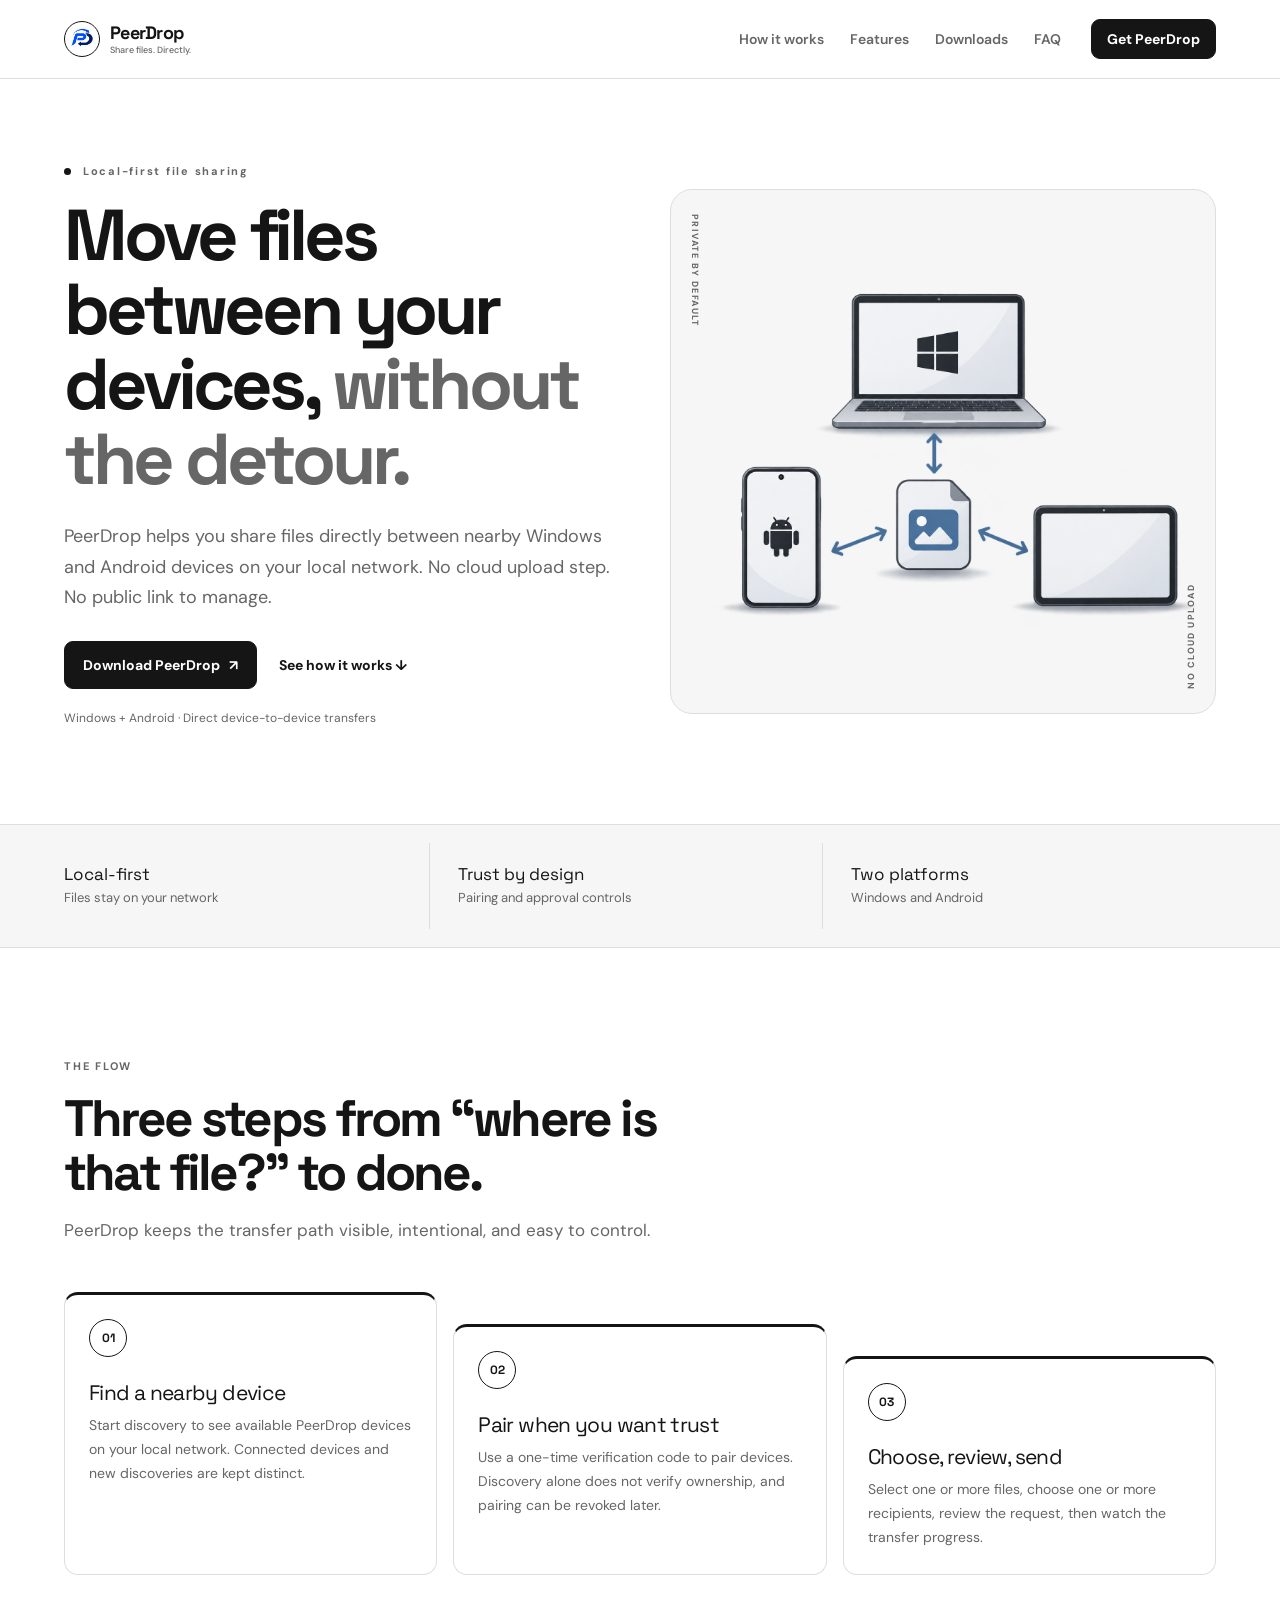
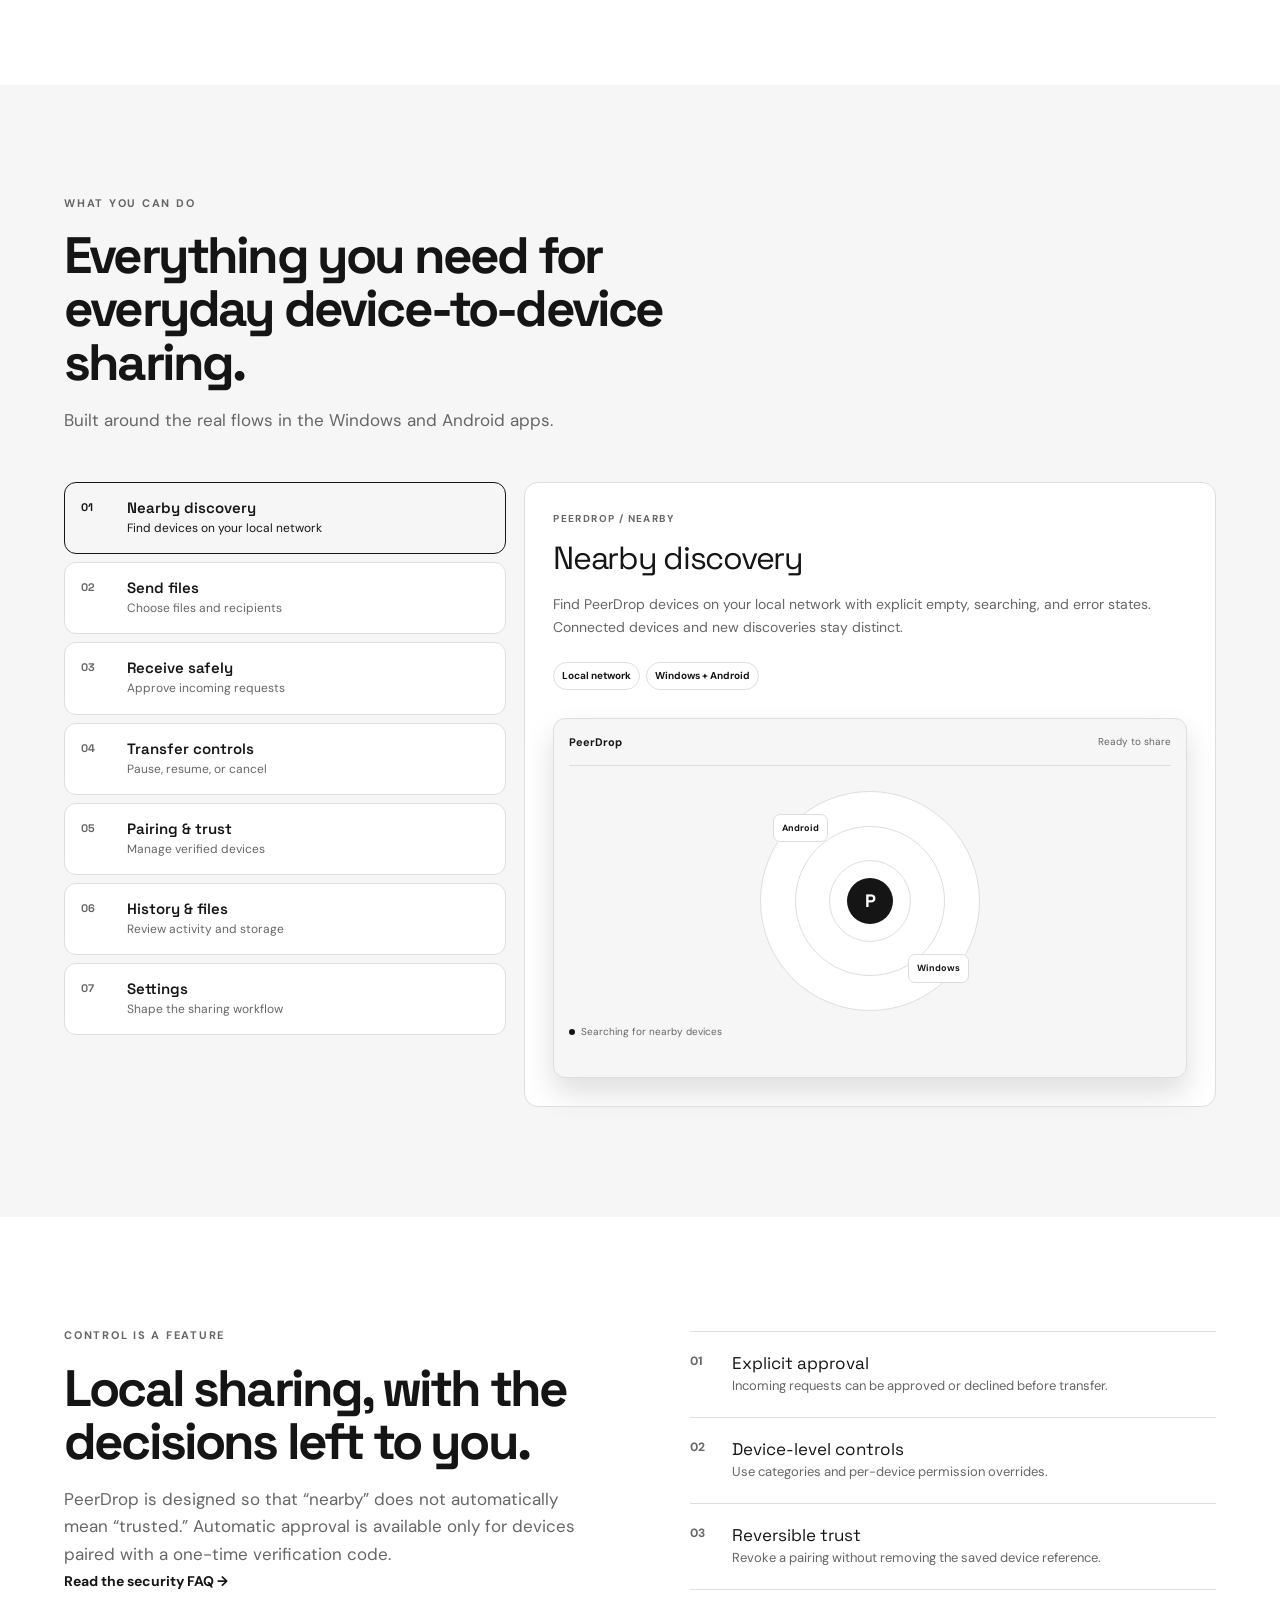
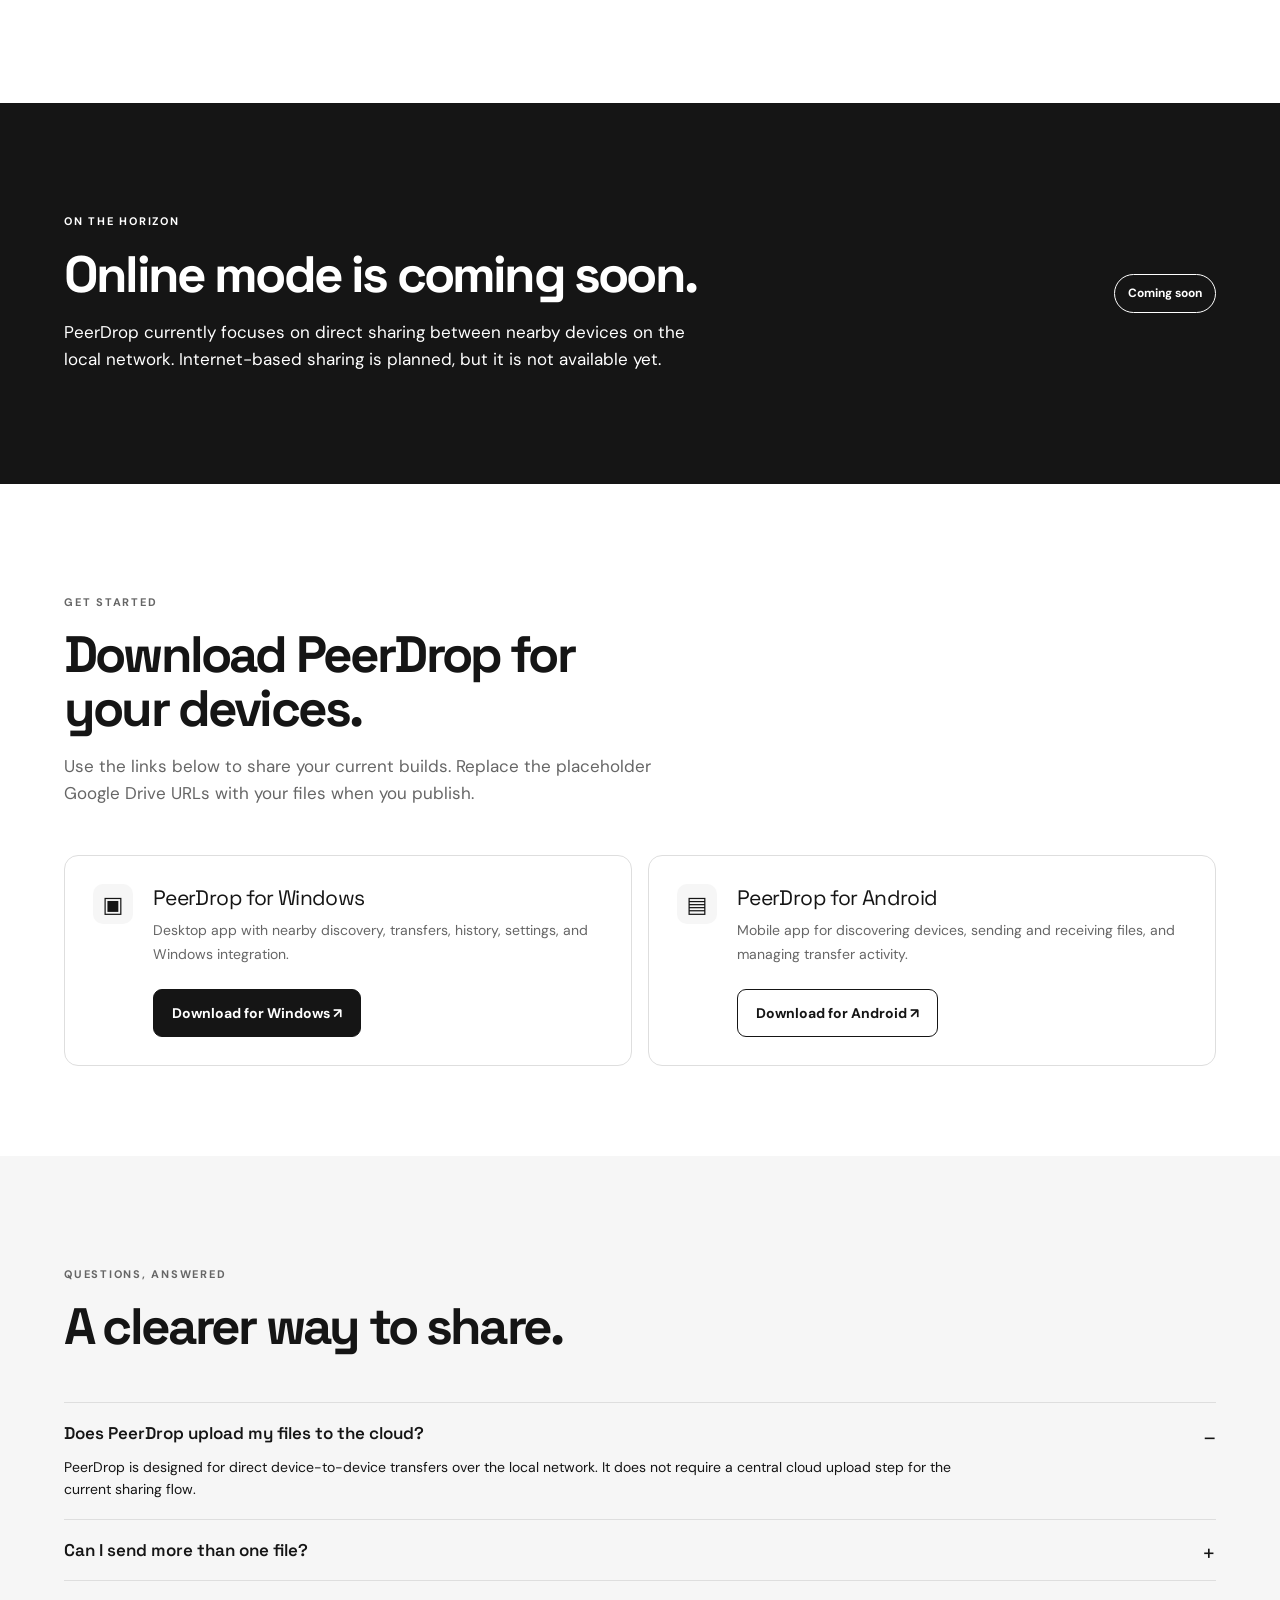
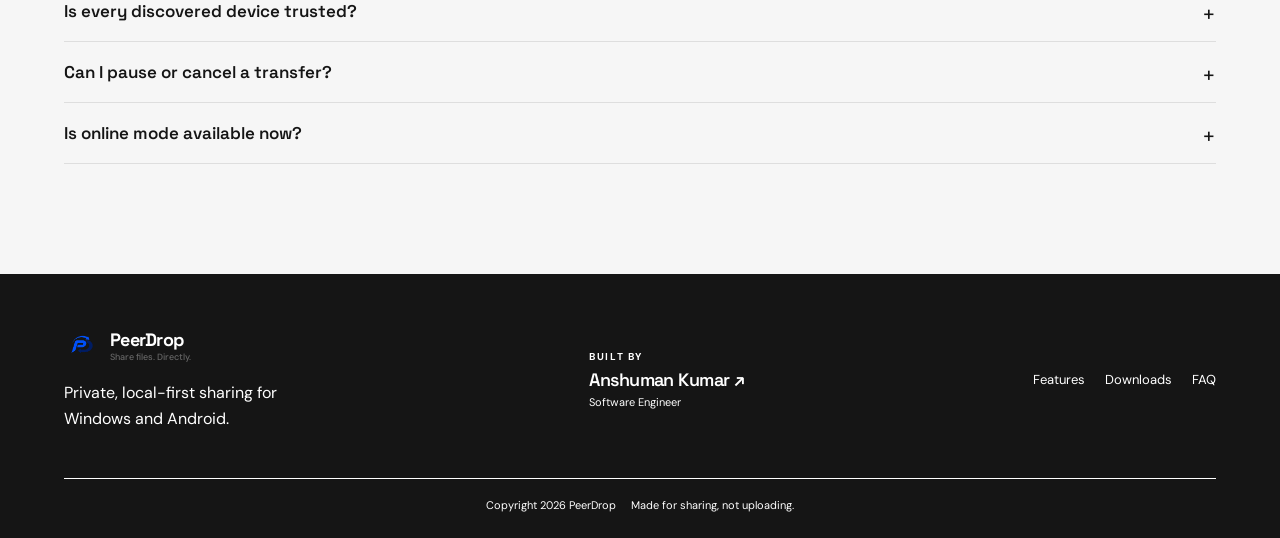
==== commit cb8c882d: "updated the robot text, sitemap and index.html" ====
--- a/index.html
+++ b/index.html
@@ -4,38 +4,49 @@
 <head>
   <meta charset="UTF-8" />
   <meta name="viewport" content="width=device-width, initial-scale=1" />
-  <meta name="theme-color" content="#1d4ed8" />
+  <meta name="theme-color" content="#151515" />
   <meta name="description"
     content="PeerDrop is a private, local-first file sharing app for Windows and Android. Discover nearby devices, pair with trust, and move files directly without a cloud upload." />
   <meta name="keywords"
     content="PeerDrop, local file sharing, Windows file transfer, Android file transfer, nearby file sharing, peer to peer file sharing" />
-  <meta name="author" content="PeerDrop" />
+  <meta name="author" content="Anshuman Kumar" />
+  <meta name="robots" content="index, follow, max-image-preview:large" />
+  <meta name="application-name" content="PeerDrop" />
+  <meta name="referrer" content="strict-origin-when-cross-origin" />
   <meta property="og:type" content="website" />
   <meta property="og:title" content="PeerDrop — Share files. Directly." />
   <meta property="og:description" content="Private, direct file sharing between nearby Windows and Android devices." />
-  <meta property="og:image" content="assets/logo.png" />
+  <meta property="og:url" content="https://anshuman1803.github.io/PeerDrop--Website/" />
+  <meta property="og:site_name" content="PeerDrop" />
+  <meta property="og:image" content="https://anshuman1803.github.io/PeerDrop--Website/assets/logo.png" />
+  <meta property="og:image:alt" content="PeerDrop logo" />
   <meta name="twitter:card" content="summary" />
   <meta name="twitter:title" content="PeerDrop — Share files. Directly." />
   <meta name="twitter:description" content="Private, direct file sharing between nearby Windows and Android devices." />
-  <link rel="canonical" href="https://peerdrop.app/" />
-  <link rel="icon" href="assets//favicon.ico" />
+  <meta name="twitter:url" content="https://anshuman1803.github.io/PeerDrop--Website/" />
+  <meta name="twitter:image" content="https://anshuman1803.github.io/PeerDrop--Website/assets/logo.png" />
+  <link rel="canonical" href="https://anshuman1803.github.io/PeerDrop--Website/" />
+  <link rel="icon" href="assets/favicon.ico" />
   <link rel="stylesheet" href="styles.css" />
   <title>PeerDrop — Private local file sharing for Windows and Android</title>
   <script type="application/ld+json">
-      {"@context":"https://schema.org","@type":"SoftwareApplication","name":"PeerDrop","applicationCategory":"UtilitiesApplication","operatingSystem":"Windows, Android","description":"Private, local-first file sharing between nearby devices.","url":"https://peerdrop.app/","offers":{"@type":"Offer","price":"0","priceCurrency":"USD"}}
+      {"@context":"https://schema.org","@type":"SoftwareApplication","name":"PeerDrop","applicationCategory":"UtilitiesApplication","operatingSystem":"Windows, Android","description":"Private, local-first file sharing between nearby devices.","url":"https://anshuman1803.github.io/PeerDrop--Website/","downloadUrl":"https://anshuman1803.github.io/PeerDrop--Website/#downloads","offers":{"@type":"Offer","price":"0","priceCurrency":"USD"},"author":{"@type":"Person","name":"Anshuman Kumar","url":"https://anshumankumar.vercel.app/"}}
+    </script>
+  <script type="application/ld+json">
+      {"@context":"https://schema.org","@type":"FAQPage","mainEntity":[{"@type":"Question","name":"Does PeerDrop upload my files to the cloud?","acceptedAnswer":{"@type":"Answer","text":"PeerDrop is designed for direct device-to-device transfers over the local network and does not require a central cloud upload step for the current sharing flow."}},{"@type":"Question","name":"Can I send more than one file?","acceptedAnswer":{"@type":"Answer","text":"Yes. PeerDrop supports multiple files and multiple recipients, followed by a review step before the transfer begins."}},{"@type":"Question","name":"Is every discovered device trusted?","acceptedAnswer":{"@type":"Answer","text":"No. Nearby discovery only makes a device visible. Trust comes from pairing and approval controls."}},{"@type":"Question","name":"Is online mode available now?","acceptedAnswer":{"@type":"Answer","text":"Not yet. Online mode is coming soon. The current product focuses on nearby local-network sharing."}}]}
     </script>
 </head>
 
 <body>
   <header class="site-header">
     <div class="container nav-wrap">
-      <a class="brand" href="#top" aria-label="PeerDrop home">
-        <a class="brand" href="#top"><img src="assets/logo.png" alt="" /><span>PeerDrop<small>Share files.
-              Directly.</small></span></a>
-        <button class="menu-toggle" aria-expanded="false" aria-controls="site-nav">Menu</button>
-        <nav id="site-nav" class="site-nav" aria-label="Primary navigation"><a href="#how-it-works">How it works</a><a
-            href="#features">Features</a><a href="#downloads">Downloads</a><a href="#faq">FAQ</a></nav>
-        <a class="button button-small button-primary nav-cta" href="#downloads">Get PeerDrop</a>
+      <a class="brand" href="#top" aria-label="PeerDrop home"><img src="assets/logo.png"
+          alt="PeerDrop" /><span>PeerDrop<small>Share files.
+            Directly.</small></span></a>
+      <button class="menu-toggle" aria-expanded="false" aria-controls="site-nav">Menu</button>
+      <nav id="site-nav" class="site-nav" aria-label="Primary navigation"><a href="#how-it-works">How it works</a><a
+          href="#features">Features</a><a href="#downloads">Downloads</a><a href="#faq">FAQ</a></nav>
+      <a class="button button-small button-primary nav-cta" href="#downloads">Get PeerDrop</a>
     </div>
   </header>
 
@@ -263,7 +274,7 @@
       </div>
       <div class="developer-credit"><span class="footer-kicker">BUILT BY</span><a
           href="https://anshumankumar.vercel.app/" target="_blank" rel="noopener noreferrer">Anshuman Kumar
-          <span>↗</span></a><small>Software Engineer · Full Stack Developer</small></div>
+          <span>↗</span></a><small>Software Engineer</small></div>
       <nav class="footer-links" aria-label="Footer navigation"><a href="#features">Features</a><a
           href="#downloads">Downloads</a><a href="#faq">FAQ</a></nav>
       <div class="footer-bottom"><small class="copyright">Copyright 2026 PeerDrop</small><span class="footer-note">Made
@@ -273,4 +284,4 @@
   <script src="script.js"></script>
 </body>
 
-</html>
+</html>
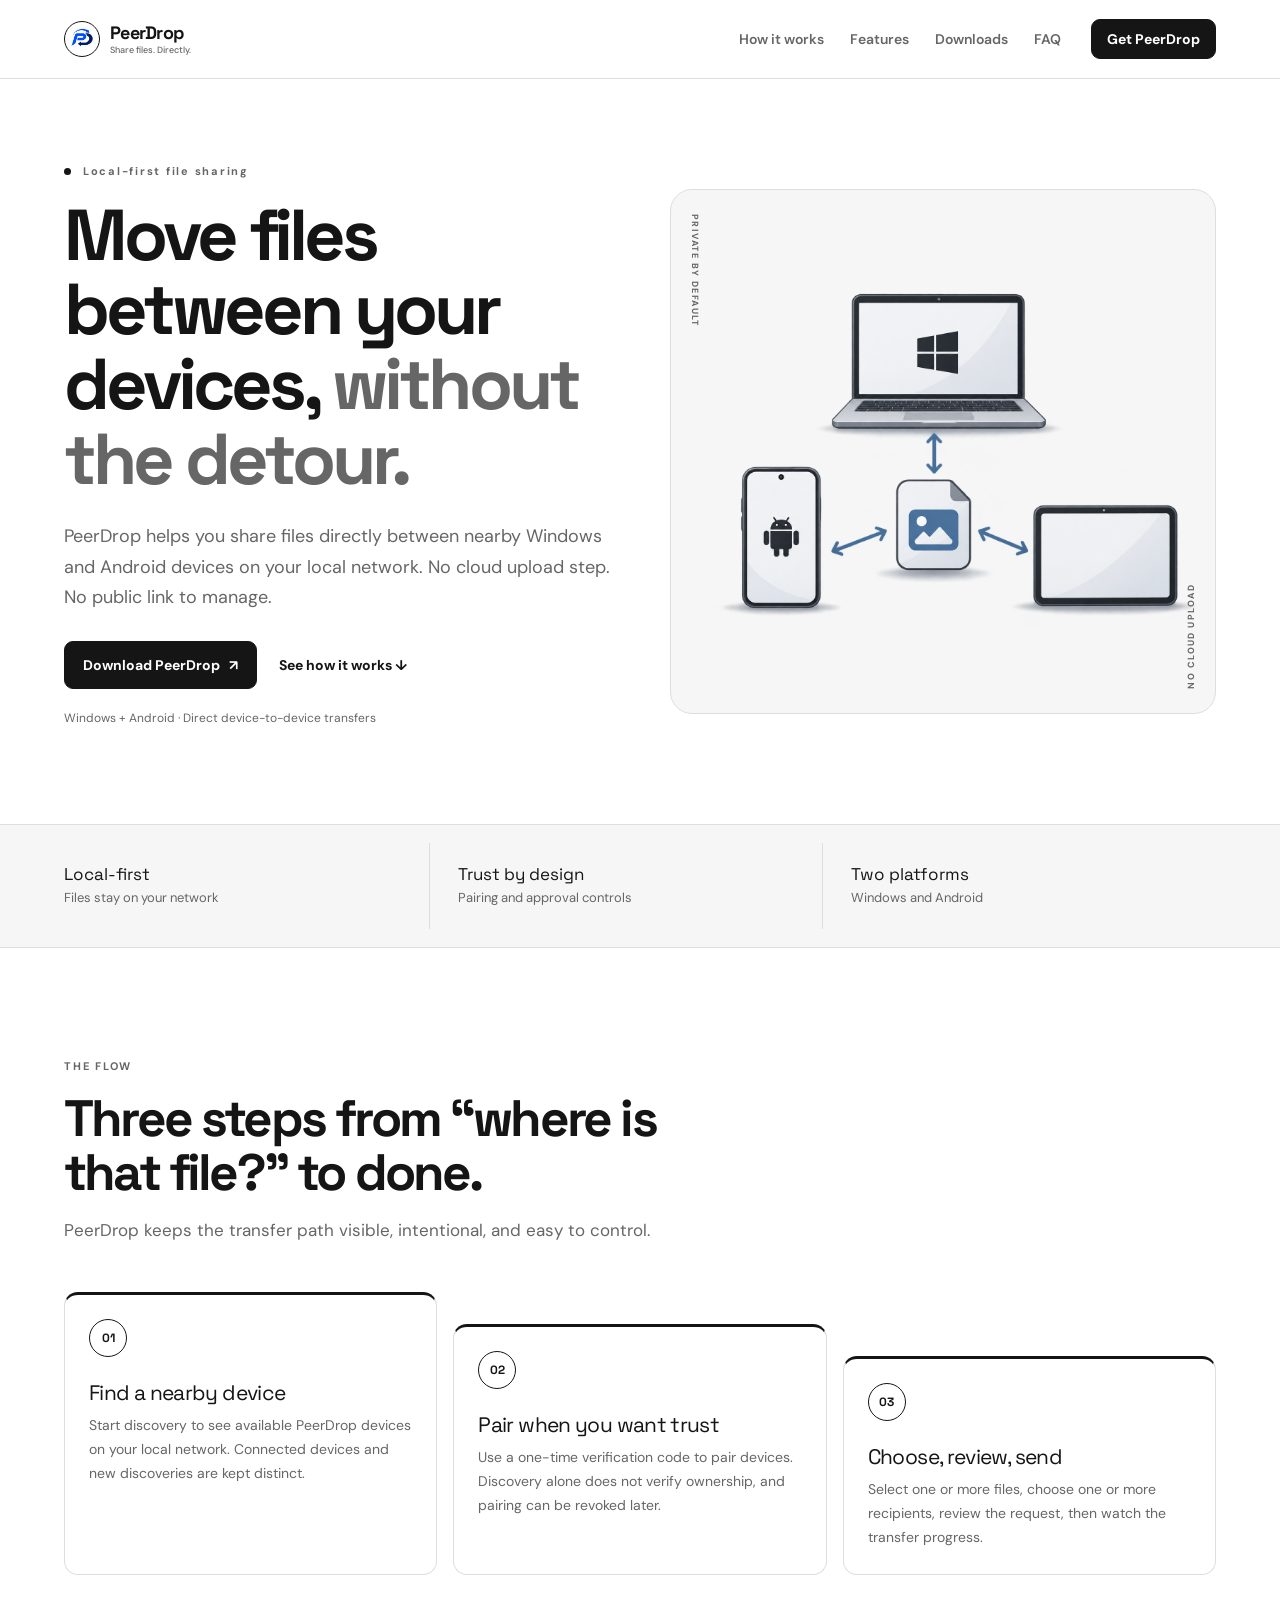
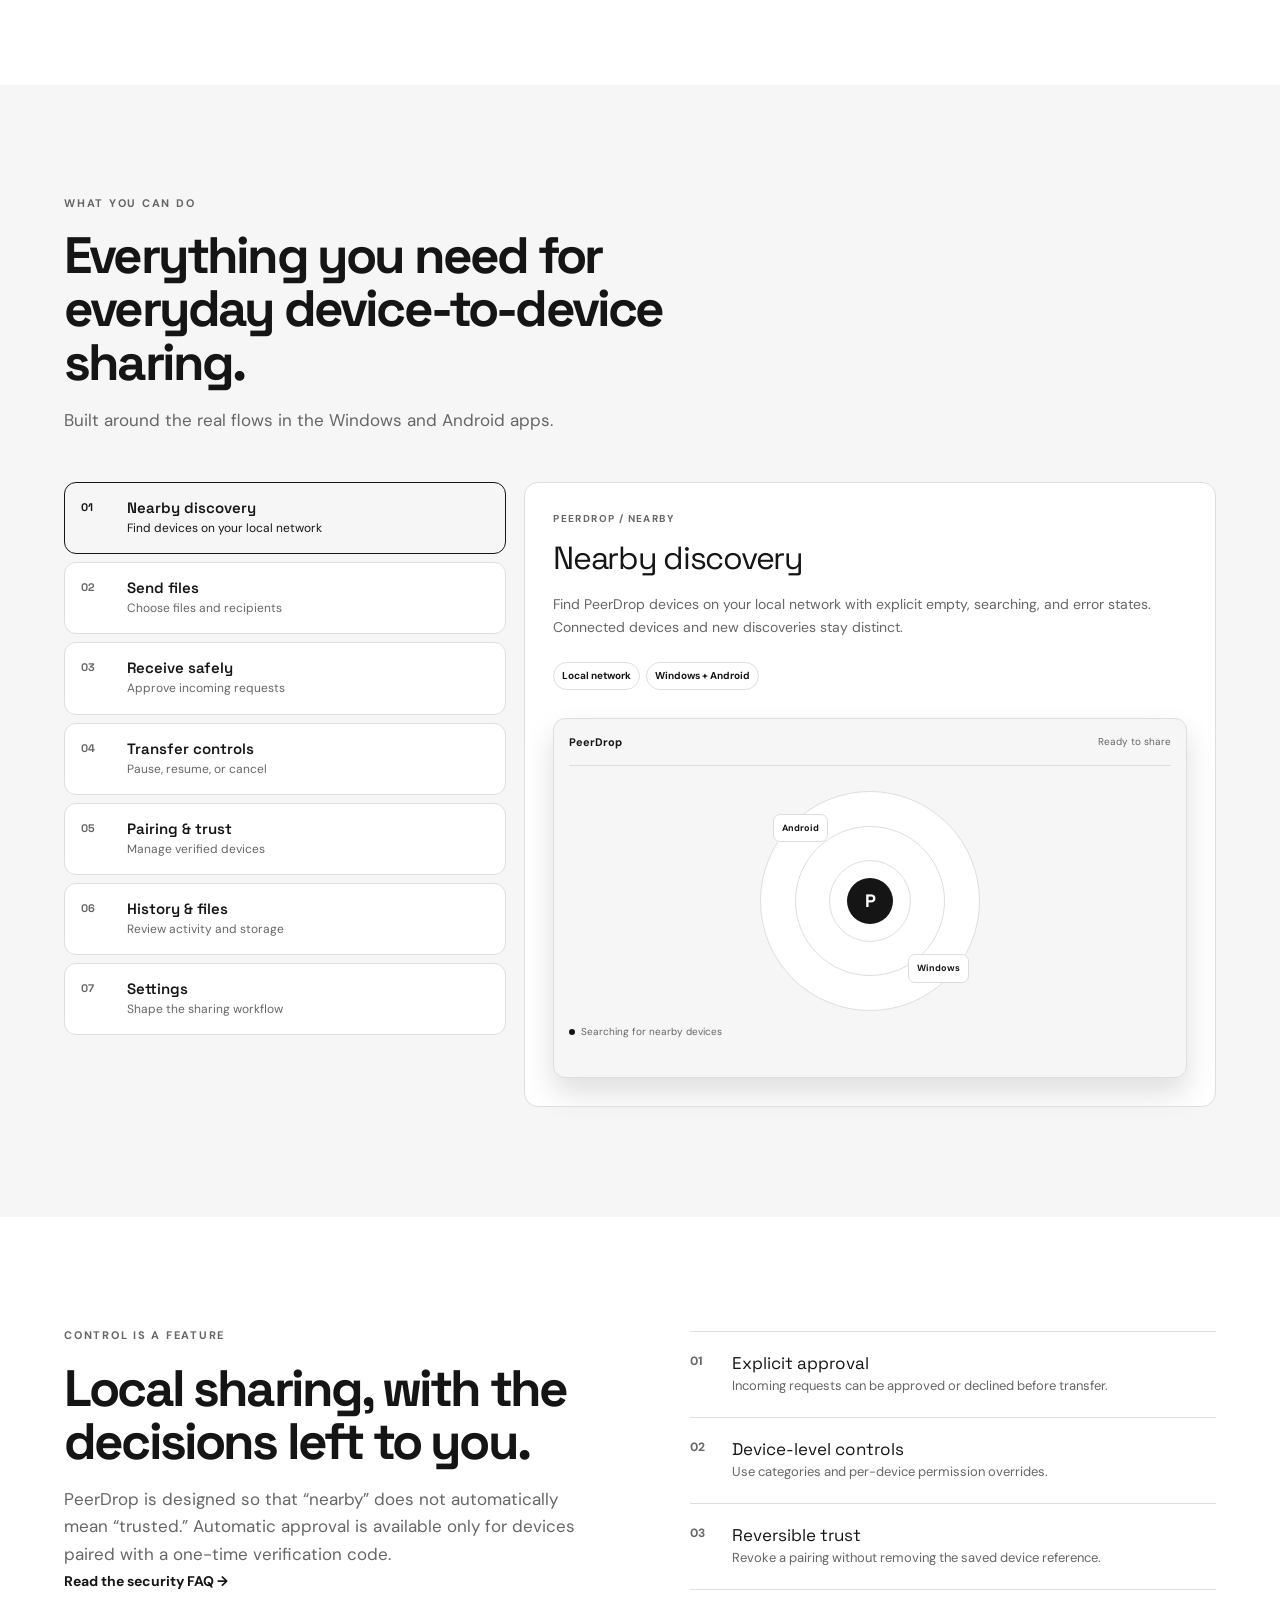
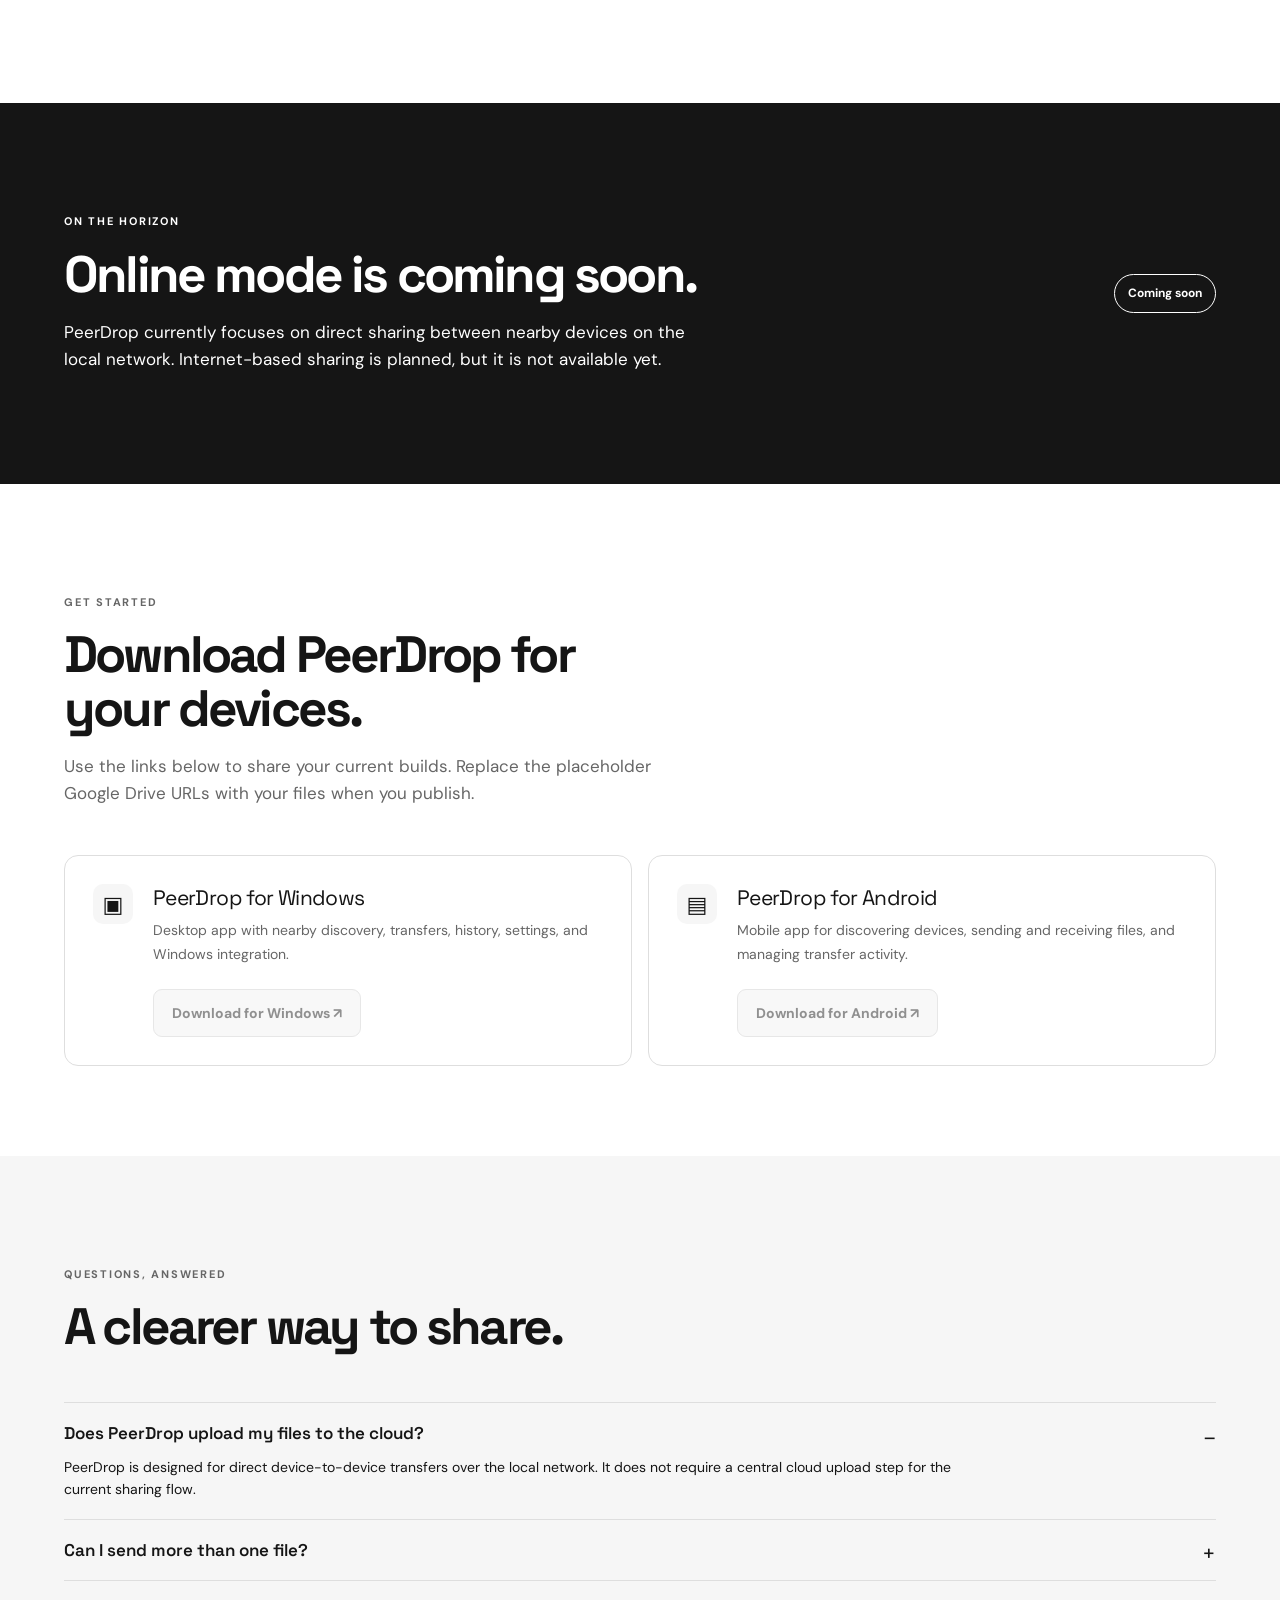
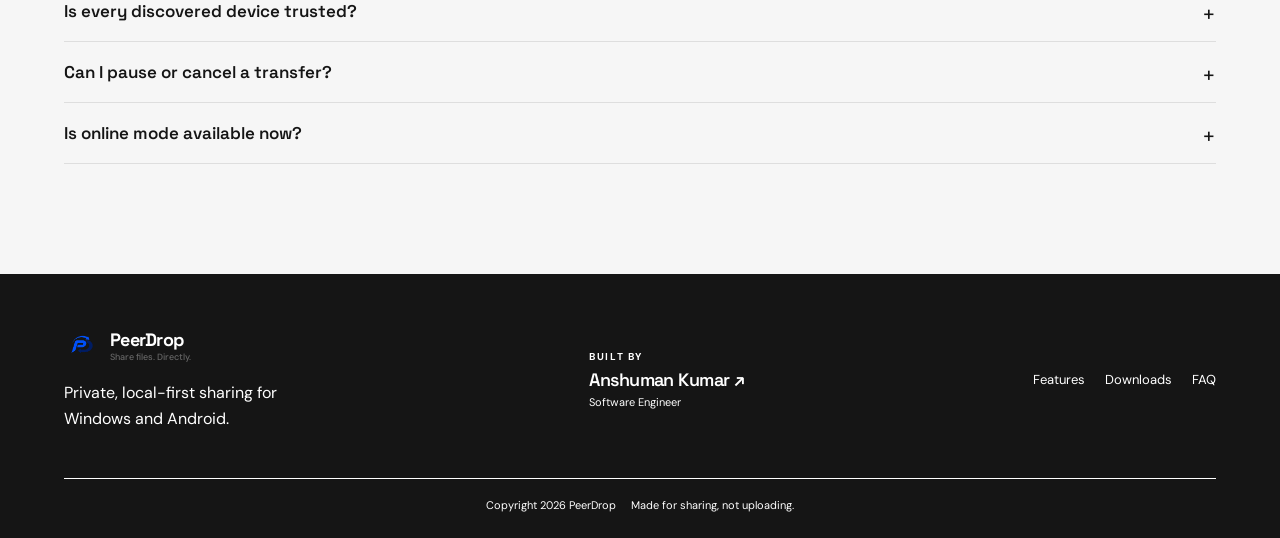
==== commit f66389e7: "added the download urls" ====
--- a/index.html
+++ b/index.html
@@ -281,7 +281,8 @@
           for sharing, not uploading.</span></div>
     </div>
   </footer>
+  <script src="download-config.js"></script>
   <script src="script.js"></script>
 </body>
 
-</html>+</html>
--- a/styles.css
+++ b/styles.css
@@ -403,6 +403,16 @@
 
 .button-secondary:hover {
     background: var(--soft);
+}
+
+.download-link.is-disabled,
+.download-link.is-disabled:hover {
+    background: var(--soft);
+    color: var(--muted);
+    border-color: var(--line);
+    cursor: not-allowed;
+    opacity: .72;
+    transform: none;
 }
 
 .button-small {
@@ -1297,4 +1307,4 @@
 .app-screen {
     width: 100%;
     min-height: 360px
-}+}
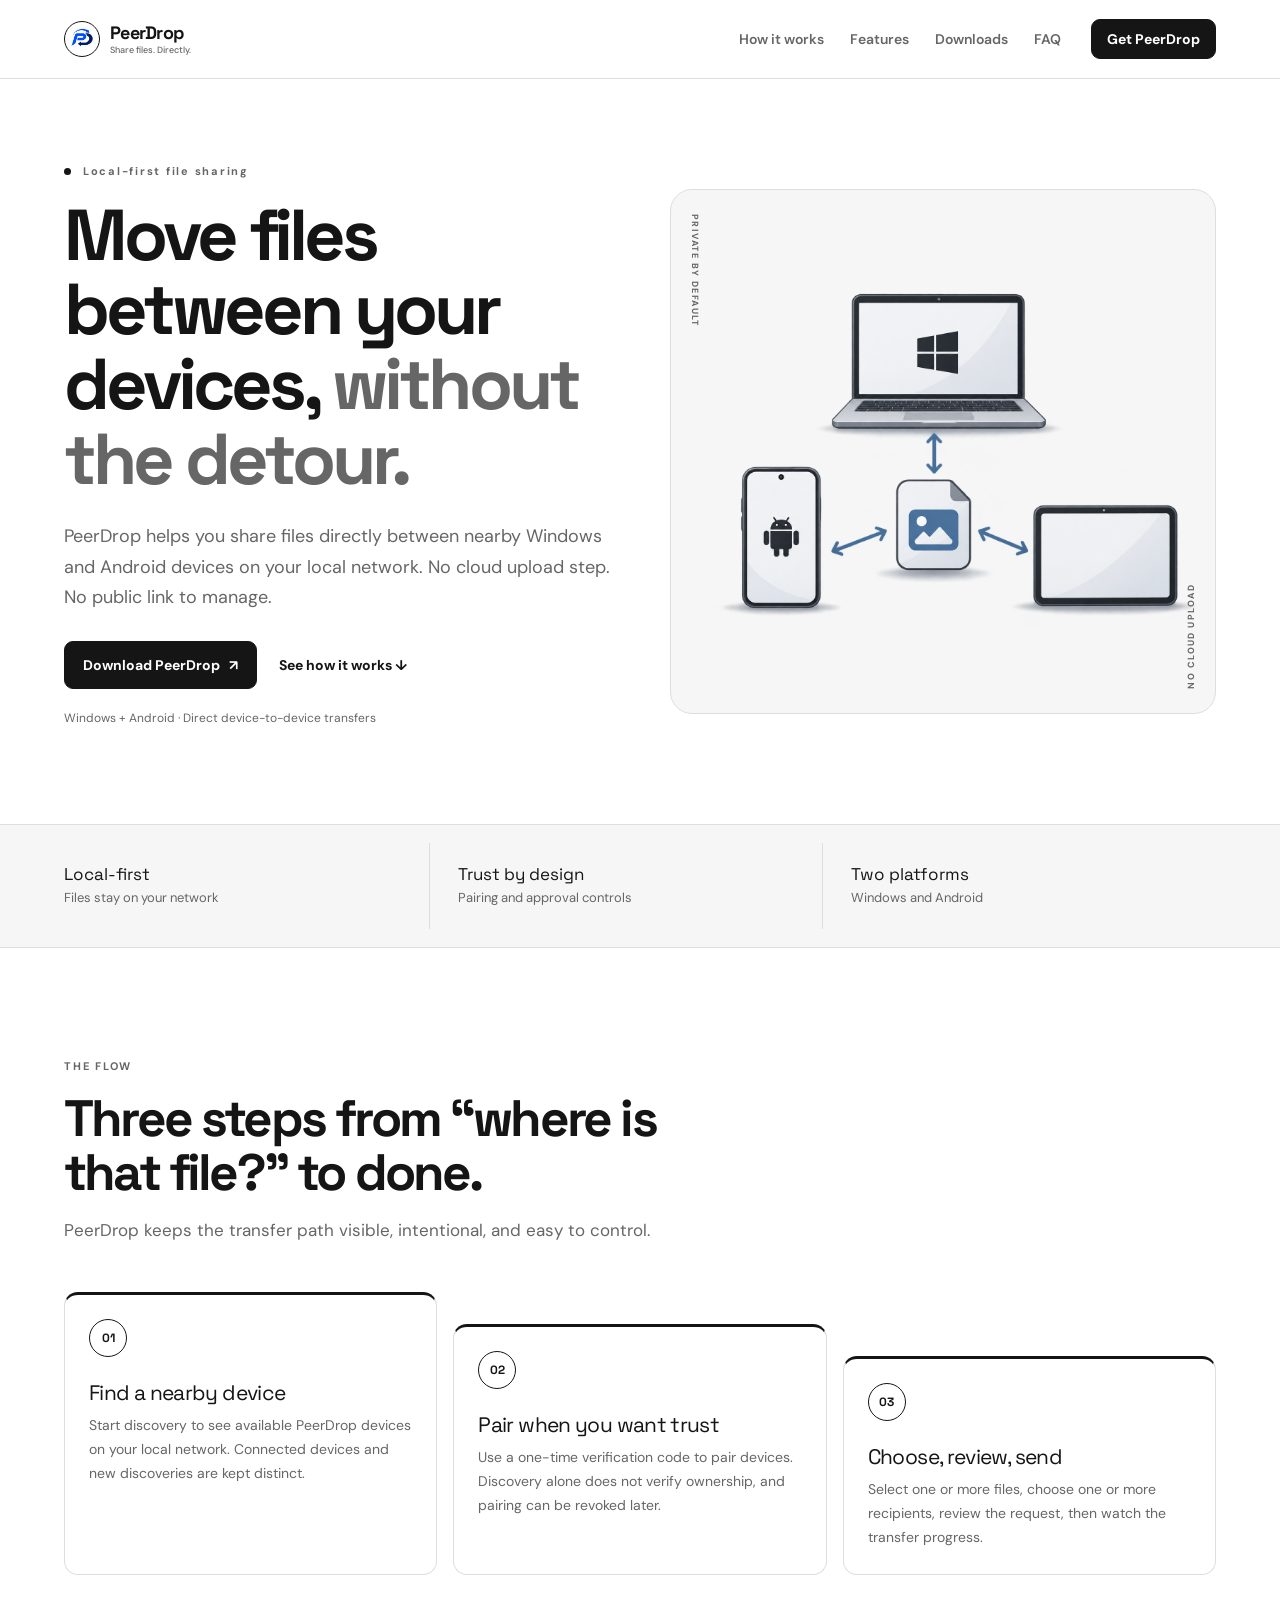
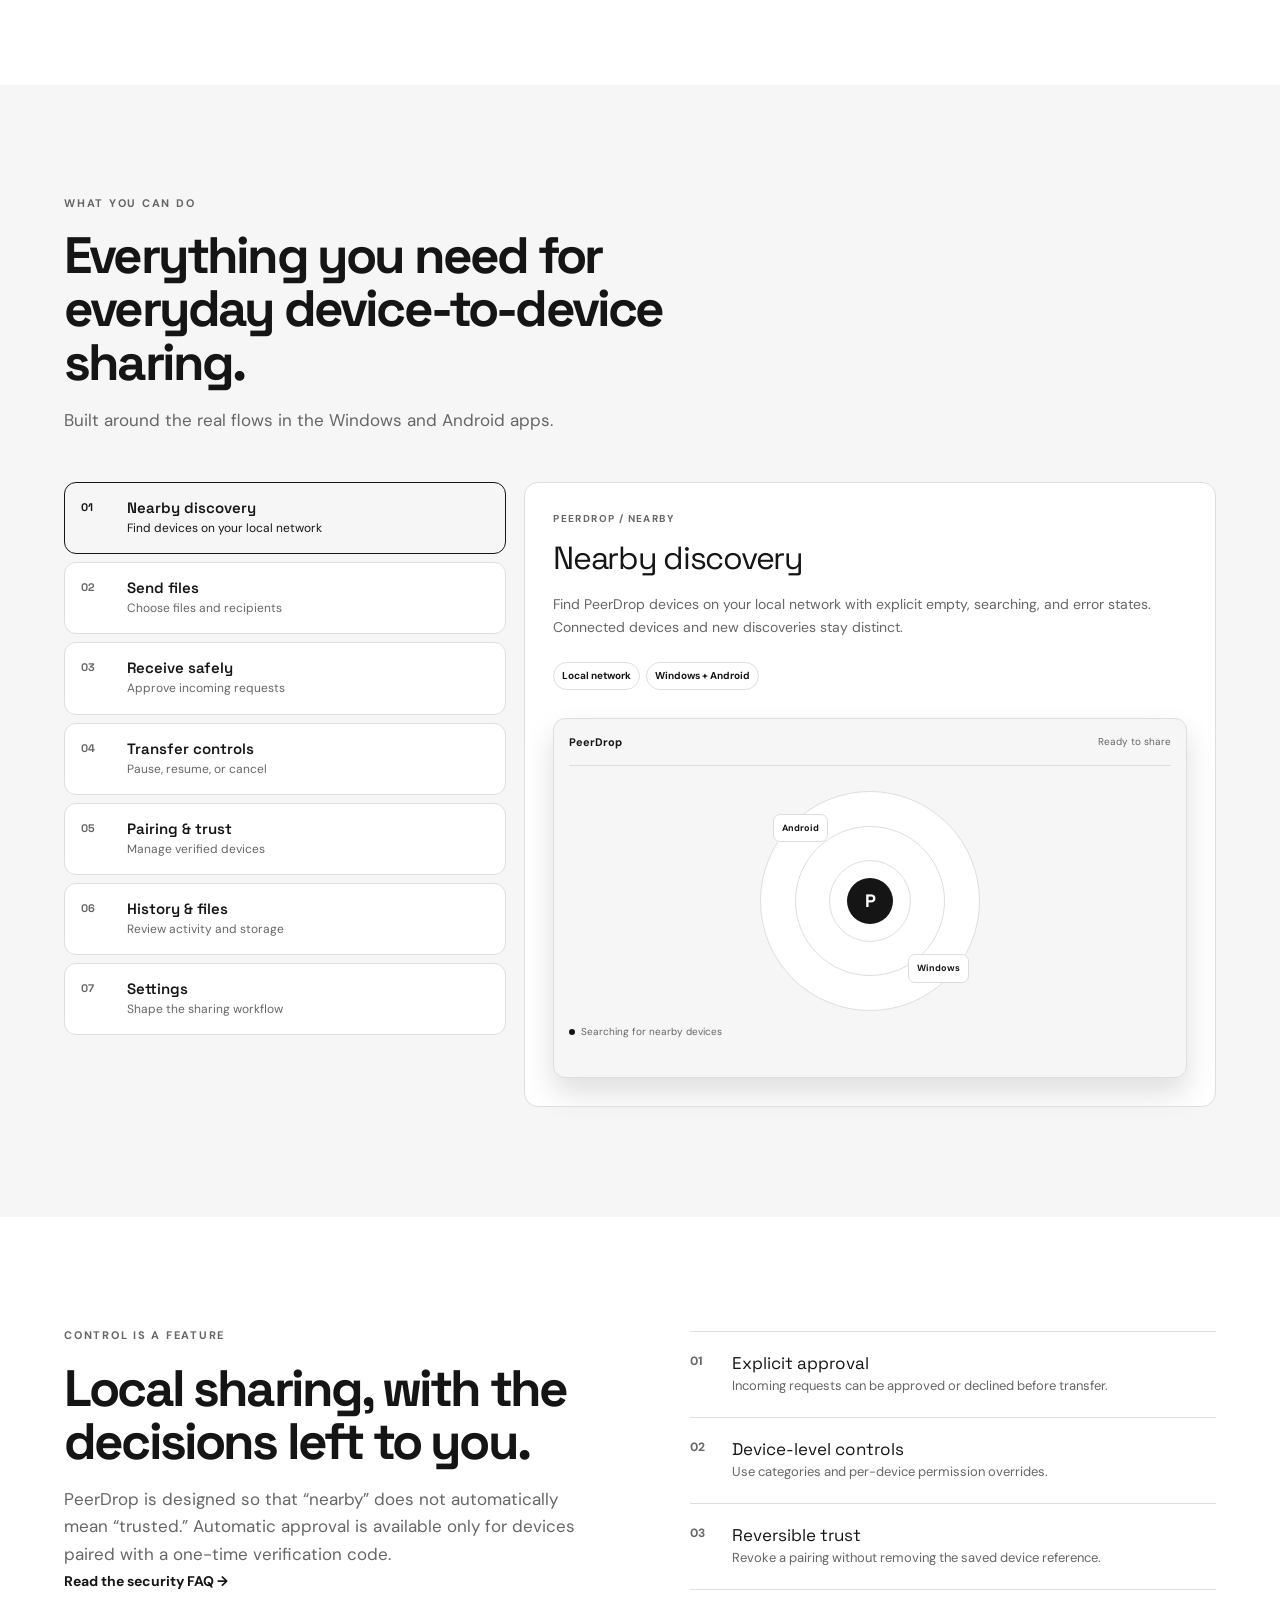
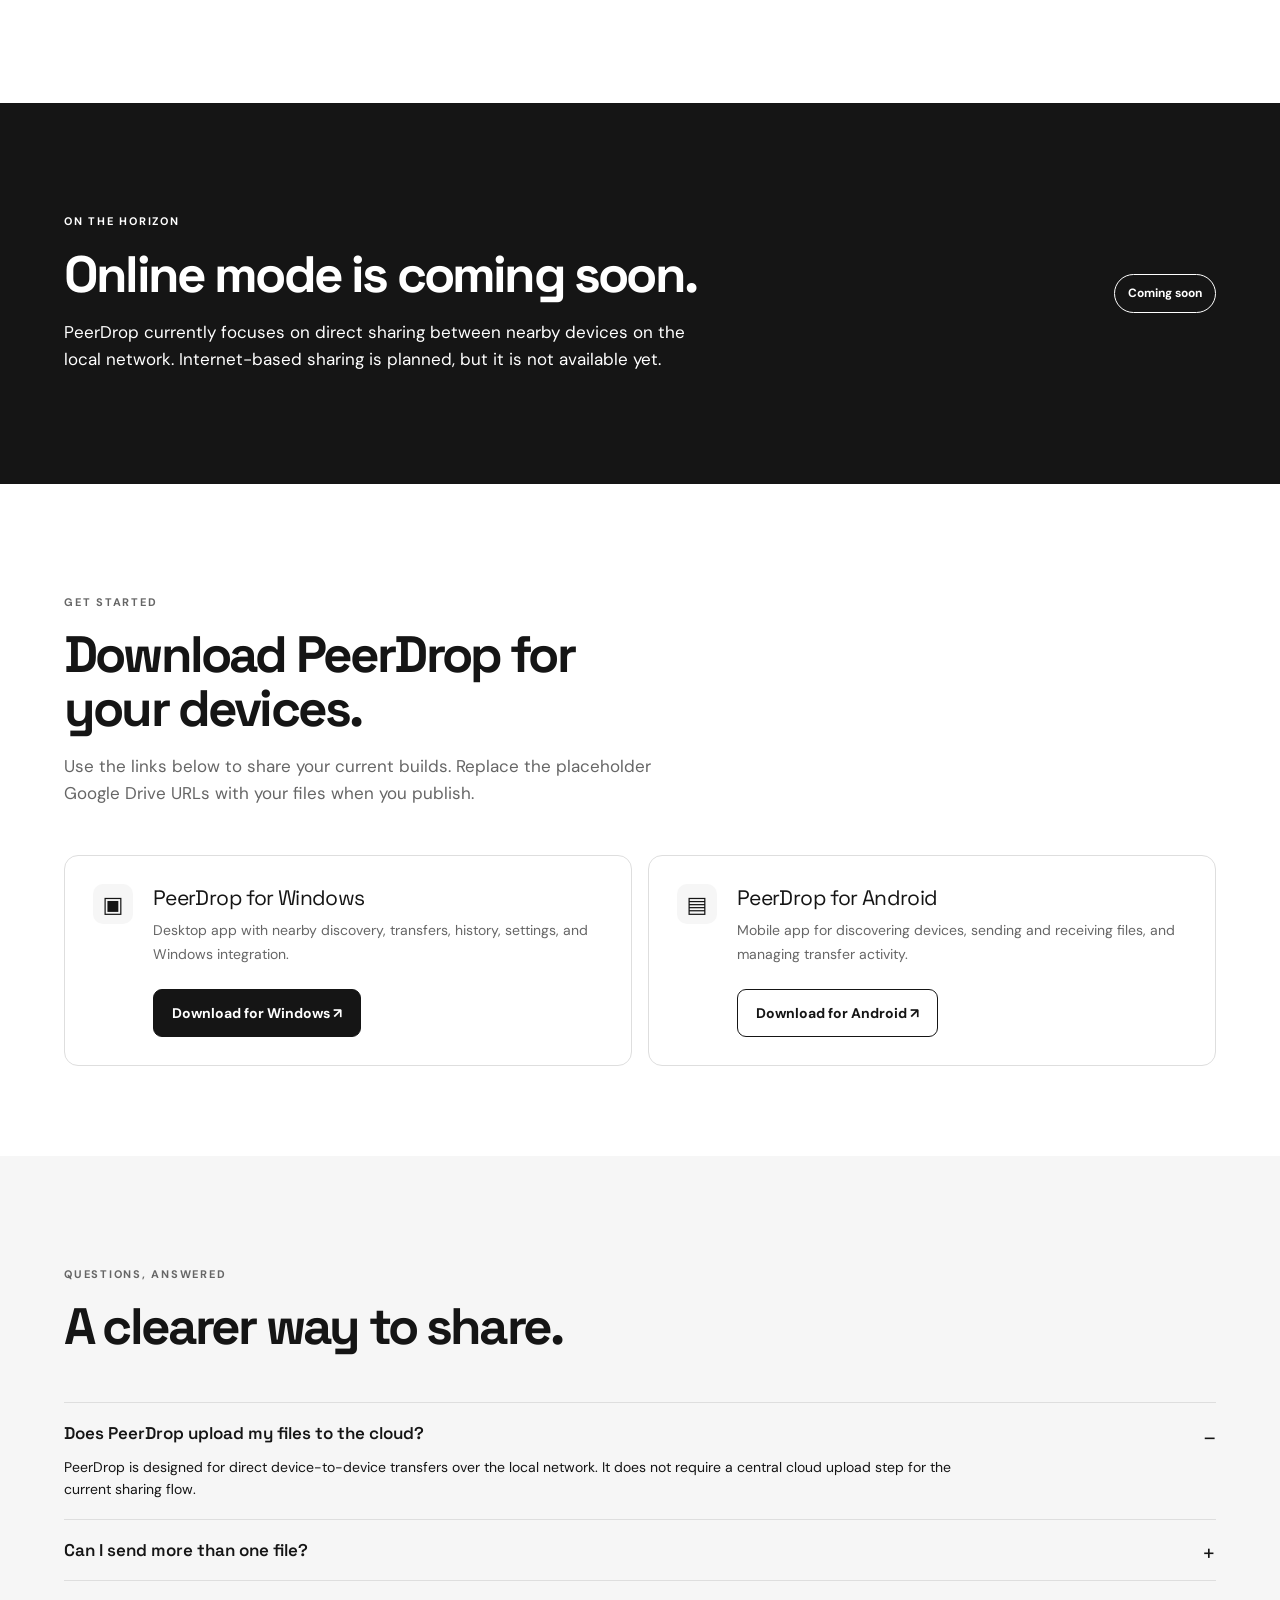
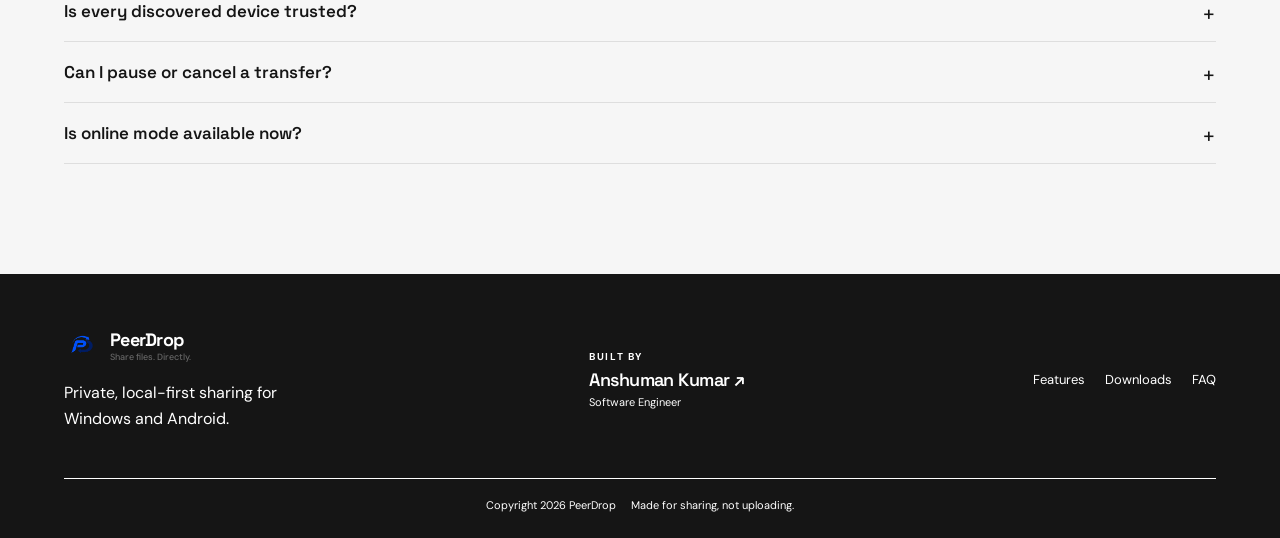
==== commit bb38fd36: "Fix meta tags for updated PeerDrop URLs Updated Open Graph and Twitter meta tags to reflect new URL " ====
--- a/index.html
+++ b/index.html
@@ -16,21 +16,21 @@
   <meta property="og:type" content="website" />
   <meta property="og:title" content="PeerDrop — Share files. Directly." />
   <meta property="og:description" content="Private, direct file sharing between nearby Windows and Android devices." />
-  <meta property="og:url" content="https://anshuman1803.github.io/PeerDrop--Website/" />
+  <meta property="og:url" content="https://anshuman1803.github.io/PeerDrop/" />
   <meta property="og:site_name" content="PeerDrop" />
-  <meta property="og:image" content="https://anshuman1803.github.io/PeerDrop--Website/assets/logo.png" />
+  <meta property="og:image" content="https://anshuman1803.github.io/PeerDrop/assets/logo.png" />
   <meta property="og:image:alt" content="PeerDrop logo" />
   <meta name="twitter:card" content="summary" />
   <meta name="twitter:title" content="PeerDrop — Share files. Directly." />
   <meta name="twitter:description" content="Private, direct file sharing between nearby Windows and Android devices." />
-  <meta name="twitter:url" content="https://anshuman1803.github.io/PeerDrop--Website/" />
-  <meta name="twitter:image" content="https://anshuman1803.github.io/PeerDrop--Website/assets/logo.png" />
-  <link rel="canonical" href="https://anshuman1803.github.io/PeerDrop--Website/" />
+  <meta name="twitter:url" content="https://anshuman1803.github.io/PeerDrop/" />
+  <meta name="twitter:image" content="https://anshuman1803.github.io/PeerDrop/assets/logo.png" />
+  <link rel="canonical" href="https://anshuman1803.github.io/PeerDrop/" />
   <link rel="icon" href="assets/favicon.ico" />
   <link rel="stylesheet" href="styles.css" />
   <title>PeerDrop — Private local file sharing for Windows and Android</title>
   <script type="application/ld+json">
-      {"@context":"https://schema.org","@type":"SoftwareApplication","name":"PeerDrop","applicationCategory":"UtilitiesApplication","operatingSystem":"Windows, Android","description":"Private, local-first file sharing between nearby devices.","url":"https://anshuman1803.github.io/PeerDrop--Website/","downloadUrl":"https://anshuman1803.github.io/PeerDrop--Website/#downloads","offers":{"@type":"Offer","price":"0","priceCurrency":"USD"},"author":{"@type":"Person","name":"Anshuman Kumar","url":"https://anshumankumar.vercel.app/"}}
+      {"@context":"https://schema.org","@type":"SoftwareApplication","name":"PeerDrop","applicationCategory":"UtilitiesApplication","operatingSystem":"Windows, Android","description":"Private, local-first file sharing between nearby devices.","url":"https://anshuman1803.github.io/PeerDrop/","downloadUrl":"https://anshuman1803.github.io/PeerDrop/#downloads","offers":{"@type":"Offer","price":"0","priceCurrency":"USD"},"author":{"@type":"Person","name":"Anshuman Kumar","url":"https://anshumankumar.vercel.app/"}}
     </script>
   <script type="application/ld+json">
       {"@context":"https://schema.org","@type":"FAQPage","mainEntity":[{"@type":"Question","name":"Does PeerDrop upload my files to the cloud?","acceptedAnswer":{"@type":"Answer","text":"PeerDrop is designed for direct device-to-device transfers over the local network and does not require a central cloud upload step for the current sharing flow."}},{"@type":"Question","name":"Can I send more than one file?","acceptedAnswer":{"@type":"Answer","text":"Yes. PeerDrop supports multiple files and multiple recipients, followed by a review step before the transfer begins."}},{"@type":"Question","name":"Is every discovered device trusted?","acceptedAnswer":{"@type":"Answer","text":"No. Nearby discovery only makes a device visible. Trust comes from pairing and approval controls."}},{"@type":"Question","name":"Is online mode available now?","acceptedAnswer":{"@type":"Answer","text":"Not yet. Online mode is coming soon. The current product focuses on nearby local-network sharing."}}]}
